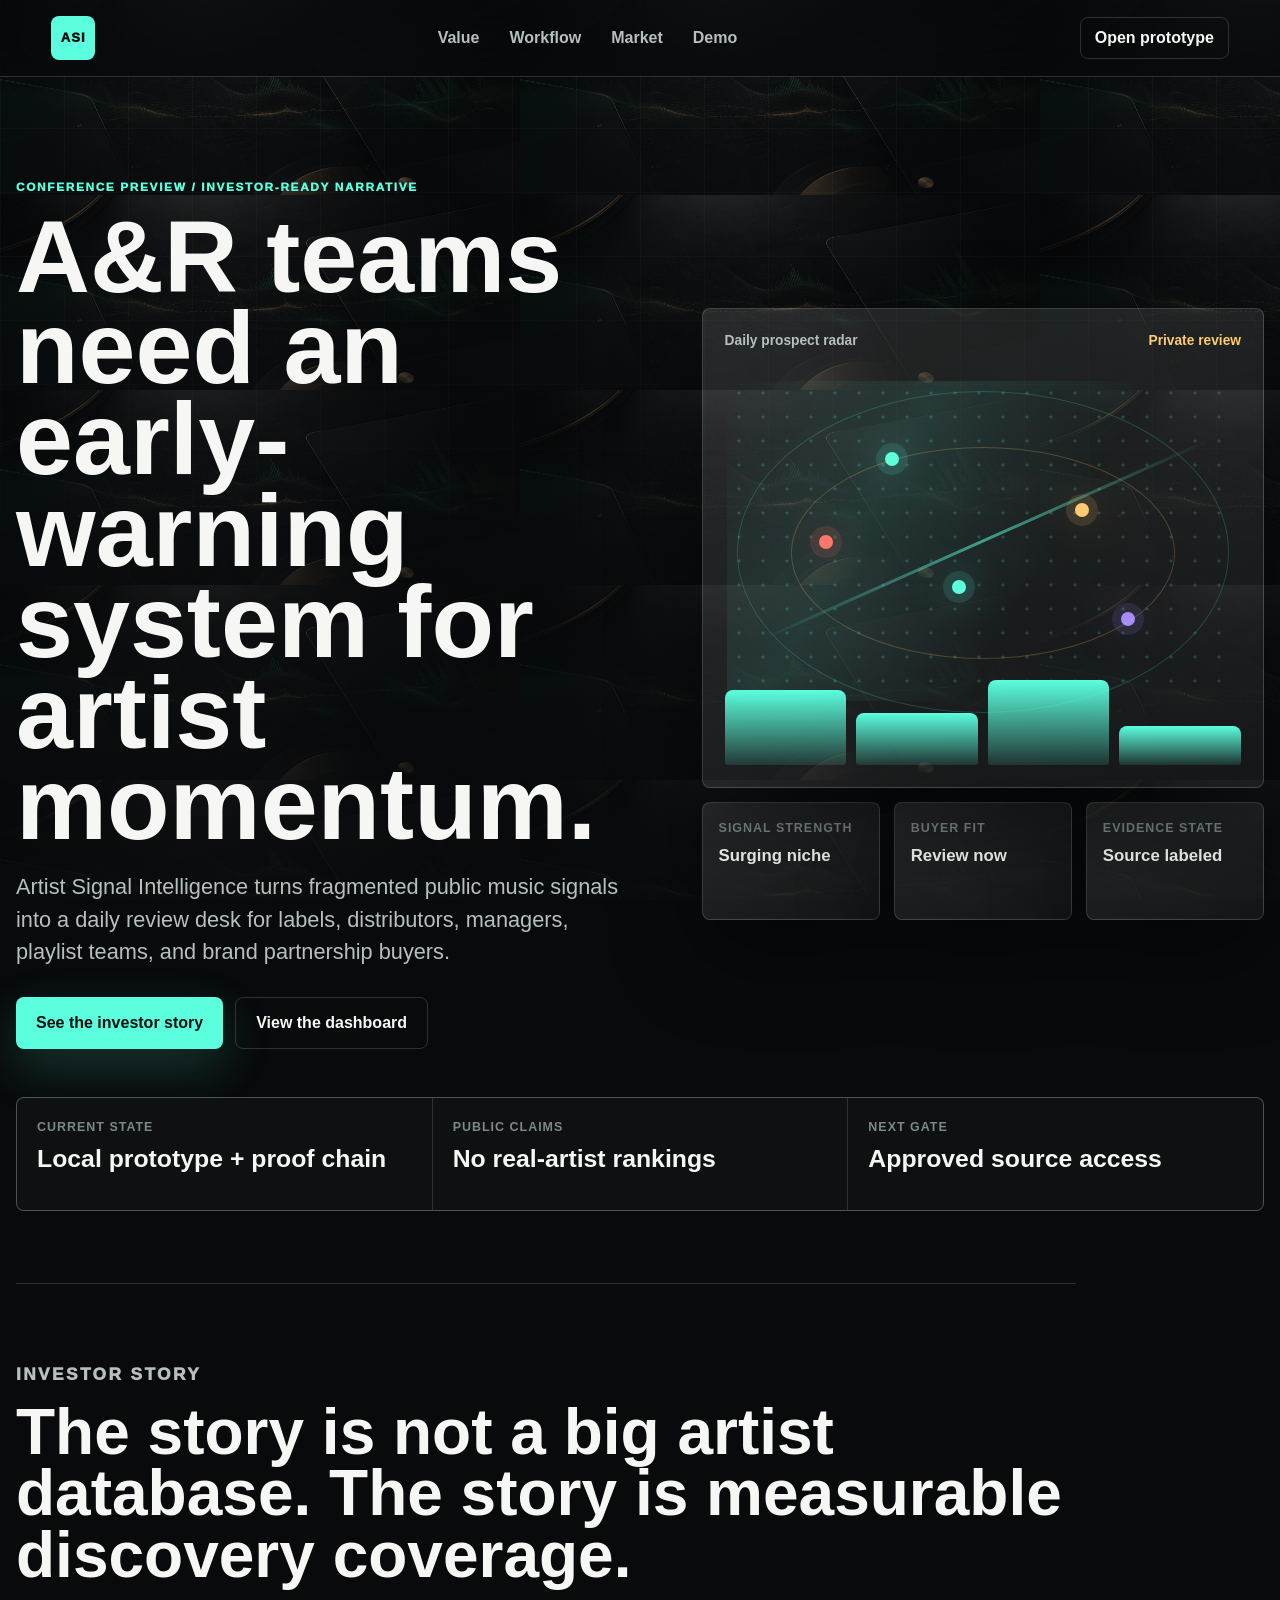
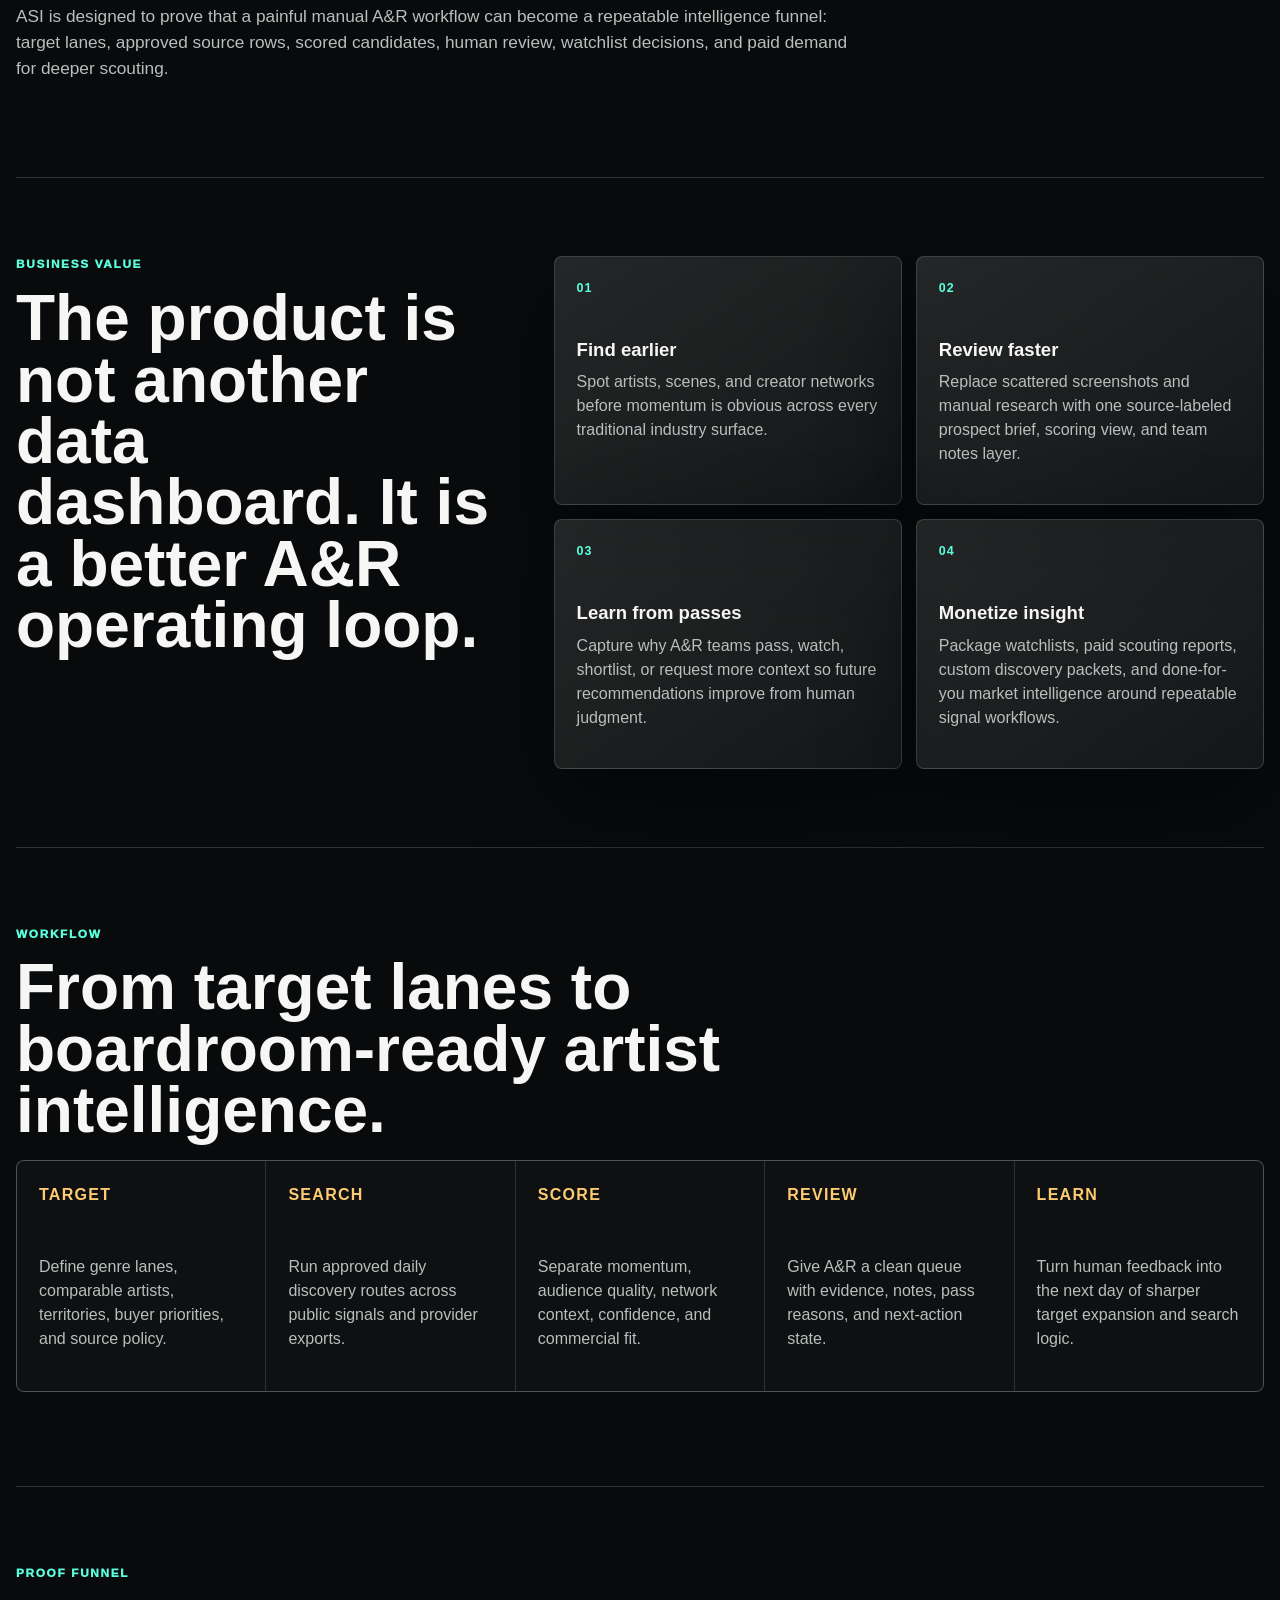
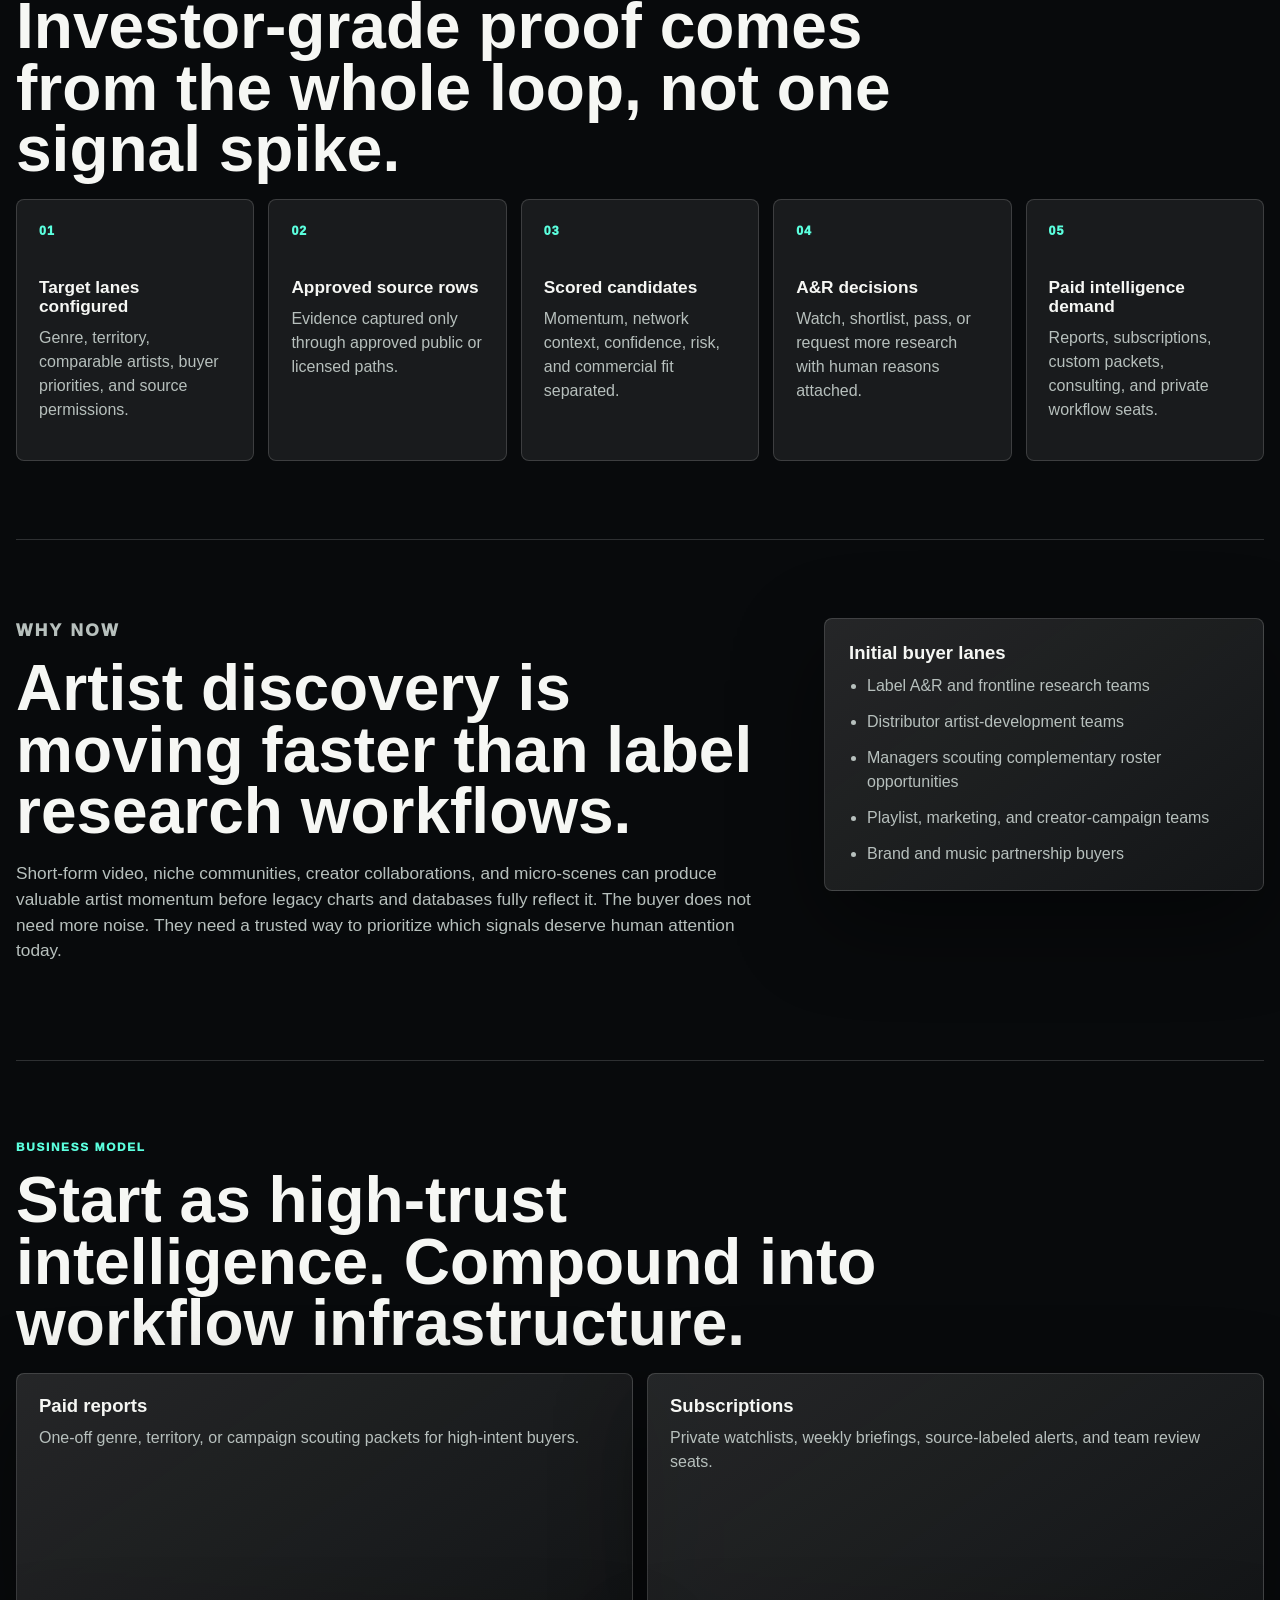
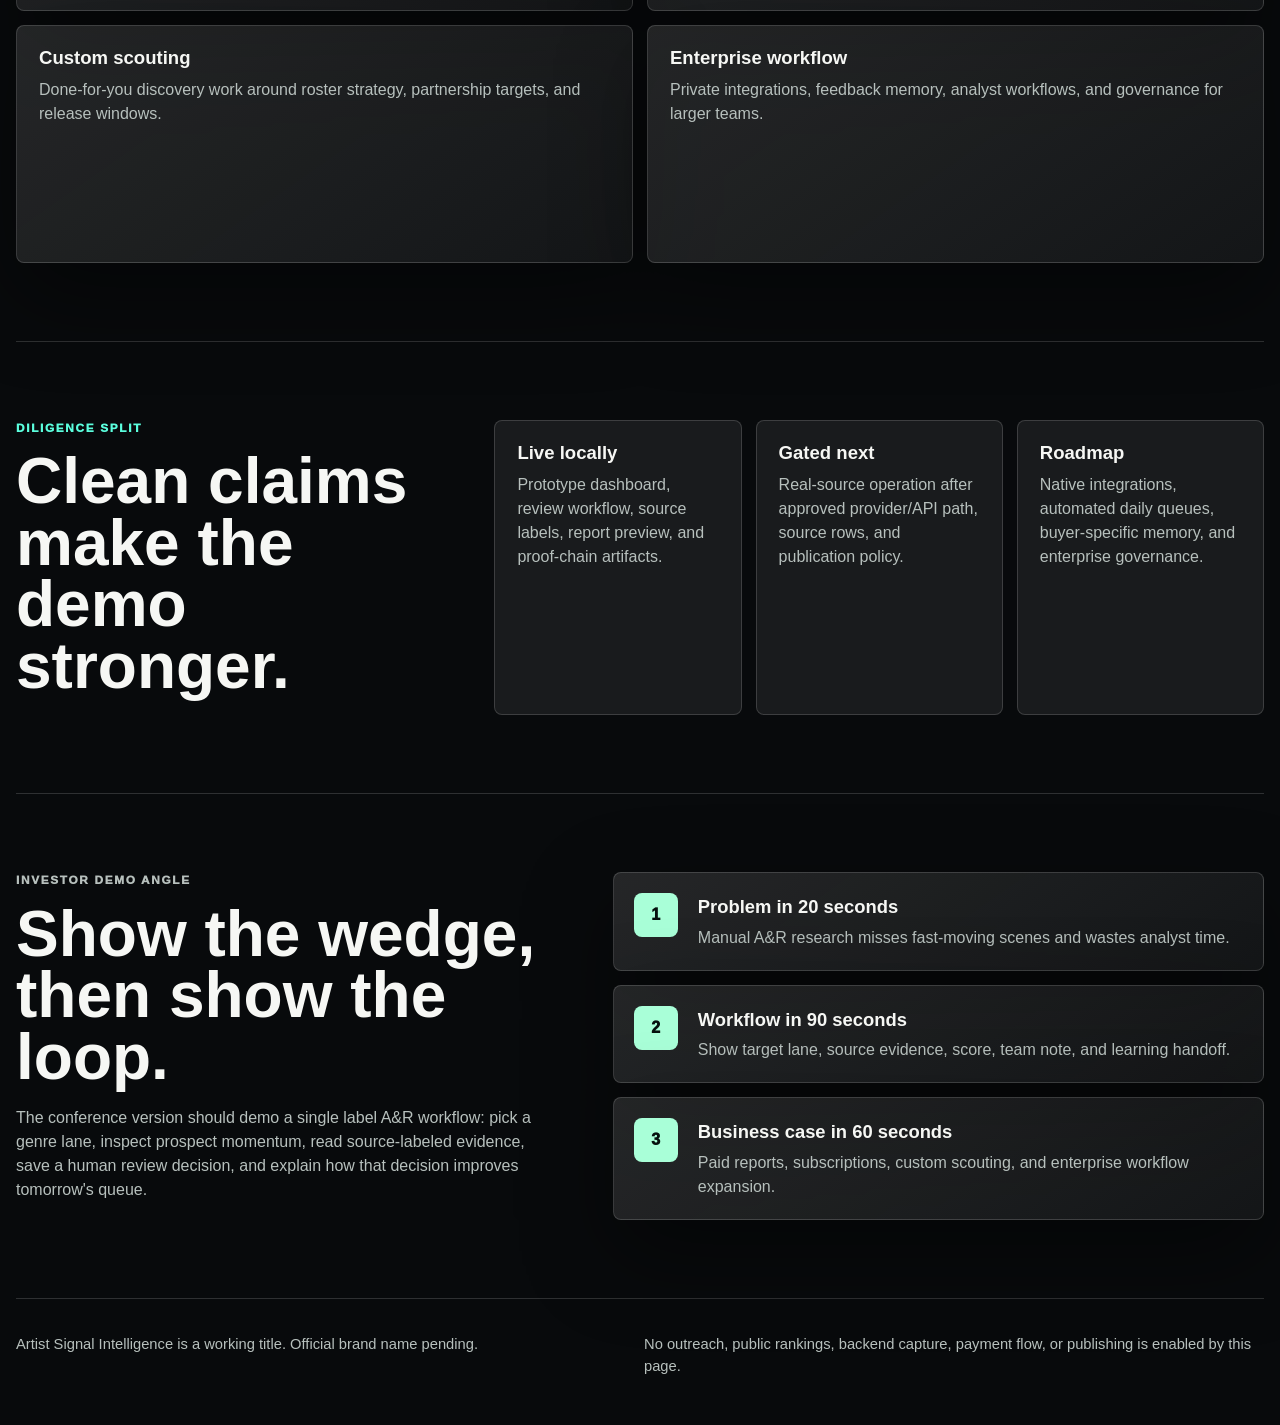
==== conference.html @ 63dbc403 "Add ASI conference investor page" ====
<!doctype html>
<html lang="en">
  <head>
    <meta charset="utf-8" />
    <meta name="viewport" content="width=device-width, initial-scale=1" />
    <meta
      name="description"
      content="Artist Signal Intelligence conference preview for music investors, labels, and A&R leaders."
    />
    <title>Artist Signal Intelligence | Conference Preview</title>
    <link rel="stylesheet" href="./conference.css?v=20260823-investor-preview" />
  </head>
  <body>
    <header class="site-header">
      <a class="brand-mark" href="./conference.html" aria-label="Artist Signal Intelligence home">
        <span>ASI</span>
      </a>
      <nav aria-label="Page sections">
        <a href="#value">Value</a>
        <a href="#workflow">Workflow</a>
        <a href="#market">Market</a>
        <a href="#demo">Demo</a>
      </nav>
      <a class="header-link" href="./index.html">Open prototype</a>
    </header>

    <main>
      <section class="hero" aria-labelledby="hero-title">
        <div class="hero-copy">
          <p class="eyebrow">Conference preview / investor-ready narrative</p>
          <h1 id="hero-title">A&R teams need an early-warning system for artist momentum.</h1>
          <p class="hero-lede">
            Artist Signal Intelligence turns fragmented public music signals into a daily review desk for
            labels, distributors, managers, playlist teams, and brand partnership buyers.
          </p>
          <div class="hero-actions" aria-label="Primary actions">
            <a class="primary-action" href="#demo">See the investor story</a>
            <a class="secondary-action" href="./index.html">View the dashboard</a>
          </div>
        </div>

        <aside class="signal-visual" aria-label="Artist signal dashboard preview">
          <div class="radar-card">
            <div class="radar-topline">
              <span>Daily prospect radar</span>
              <strong>Private review</strong>
            </div>
            <div class="signal-map" aria-hidden="true">
              <span class="node node-a"></span>
              <span class="node node-b"></span>
              <span class="node node-c"></span>
              <span class="node node-d"></span>
              <span class="node node-e"></span>
            </div>
            <div class="mini-bars" aria-hidden="true">
              <span style="--level: 78%"></span>
              <span style="--level: 54%"></span>
              <span style="--level: 89%"></span>
              <span style="--level: 41%"></span>
            </div>
          </div>
          <div class="insight-stack">
            <article>
              <span>Signal strength</span>
              <strong>Surging niche</strong>
            </article>
            <article>
              <span>Buyer fit</span>
              <strong>Review now</strong>
            </article>
            <article>
              <span>Evidence state</span>
              <strong>Source labeled</strong>
            </article>
          </div>
        </aside>
      </section>

      <section class="proof-strip" aria-label="Diligence-safe proof framing">
        <div>
          <span>Current state</span>
          <strong>Local prototype + proof chain</strong>
        </div>
        <div>
          <span>Public claims</span>
          <strong>No real-artist rankings</strong>
        </div>
        <div>
          <span>Next gate</span>
          <strong>Approved source access</strong>
        </div>
      </section>

      <section class="investor-story" aria-labelledby="story-title">
        <p class="eyebrow">Investor story</p>
        <h2 id="story-title">
          The story is not a big artist database. The story is measurable discovery coverage.
        </h2>
        <p>
          ASI is designed to prove that a painful manual A&R workflow can become a repeatable intelligence
          funnel: target lanes, approved source rows, scored candidates, human review, watchlist decisions,
          and paid demand for deeper scouting.
        </p>
      </section>

      <section class="section-grid" id="value" aria-labelledby="value-title">
        <div class="section-intro">
          <p class="eyebrow">Business value</p>
          <h2 id="value-title">The product is not another data dashboard. It is a better A&R operating loop.</h2>
        </div>
        <div class="value-cards">
          <article>
            <span class="card-index">01</span>
            <h3>Find earlier</h3>
            <p>
              Spot artists, scenes, and creator networks before momentum is obvious across every traditional
              industry surface.
            </p>
          </article>
          <article>
            <span class="card-index">02</span>
            <h3>Review faster</h3>
            <p>
              Replace scattered screenshots and manual research with one source-labeled prospect brief,
              scoring view, and team notes layer.
            </p>
          </article>
          <article>
            <span class="card-index">03</span>
            <h3>Learn from passes</h3>
            <p>
              Capture why A&R teams pass, watch, shortlist, or request more context so future recommendations
              improve from human judgment.
            </p>
          </article>
          <article>
            <span class="card-index">04</span>
            <h3>Monetize insight</h3>
            <p>
              Package watchlists, paid scouting reports, custom discovery packets, and done-for-you market
              intelligence around repeatable signal workflows.
            </p>
          </article>
        </div>
      </section>

      <section class="workflow-band" id="workflow" aria-labelledby="workflow-title">
        <div class="section-intro compact">
          <p class="eyebrow">Workflow</p>
          <h2 id="workflow-title">From target lanes to boardroom-ready artist intelligence.</h2>
        </div>
        <ol class="workflow-list">
          <li>
            <span>Target</span>
            <p>Define genre lanes, comparable artists, territories, buyer priorities, and source policy.</p>
          </li>
          <li>
            <span>Search</span>
            <p>Run approved daily discovery routes across public signals and provider exports.</p>
          </li>
          <li>
            <span>Score</span>
            <p>Separate momentum, audience quality, network context, confidence, and commercial fit.</p>
          </li>
          <li>
            <span>Review</span>
            <p>Give A&R a clean queue with evidence, notes, pass reasons, and next-action state.</p>
          </li>
          <li>
            <span>Learn</span>
            <p>Turn human feedback into the next day of sharper target expansion and search logic.</p>
          </li>
        </ol>
      </section>

      <section class="traction-section" aria-labelledby="traction-title">
        <div class="section-intro compact">
          <p class="eyebrow">Proof funnel</p>
          <h2 id="traction-title">Investor-grade proof comes from the whole loop, not one signal spike.</h2>
        </div>
        <div class="traction-grid">
          <article>
            <span>01</span>
            <strong>Target lanes configured</strong>
            <p>Genre, territory, comparable artists, buyer priorities, and source permissions.</p>
          </article>
          <article>
            <span>02</span>
            <strong>Approved source rows</strong>
            <p>Evidence captured only through approved public or licensed paths.</p>
          </article>
          <article>
            <span>03</span>
            <strong>Scored candidates</strong>
            <p>Momentum, network context, confidence, risk, and commercial fit separated.</p>
          </article>
          <article>
            <span>04</span>
            <strong>A&amp;R decisions</strong>
            <p>Watch, shortlist, pass, or request more research with human reasons attached.</p>
          </article>
          <article>
            <span>05</span>
            <strong>Paid intelligence demand</strong>
            <p>Reports, subscriptions, custom packets, consulting, and private workflow seats.</p>
          </article>
        </div>
      </section>

      <section class="split-section" id="market" aria-labelledby="market-title">
        <div>
          <p class="eyebrow">Why now</p>
          <h2 id="market-title">Artist discovery is moving faster than label research workflows.</h2>
          <p>
            Short-form video, niche communities, creator collaborations, and micro-scenes can produce valuable
            artist momentum before legacy charts and databases fully reflect it. The buyer does not need more
            noise. They need a trusted way to prioritize which signals deserve human attention today.
          </p>
        </div>
        <div class="market-panel">
          <h3>Initial buyer lanes</h3>
          <ul>
            <li>Label A&R and frontline research teams</li>
            <li>Distributor artist-development teams</li>
            <li>Managers scouting complementary roster opportunities</li>
            <li>Playlist, marketing, and creator-campaign teams</li>
            <li>Brand and music partnership buyers</li>
          </ul>
        </div>
      </section>

      <section class="model-section" aria-labelledby="model-title">
        <div class="section-intro compact">
          <p class="eyebrow">Business model</p>
          <h2 id="model-title">Start as high-trust intelligence. Compound into workflow infrastructure.</h2>
        </div>
        <div class="model-grid">
          <article>
            <h3>Paid reports</h3>
            <p>One-off genre, territory, or campaign scouting packets for high-intent buyers.</p>
          </article>
          <article>
            <h3>Subscriptions</h3>
            <p>Private watchlists, weekly briefings, source-labeled alerts, and team review seats.</p>
          </article>
          <article>
            <h3>Custom scouting</h3>
            <p>Done-for-you discovery work around roster strategy, partnership targets, and release windows.</p>
          </article>
          <article>
            <h3>Enterprise workflow</h3>
            <p>Private integrations, feedback memory, analyst workflows, and governance for larger teams.</p>
          </article>
        </div>
      </section>

      <section class="diligence-section" aria-labelledby="diligence-title">
        <div>
          <p class="eyebrow">Diligence split</p>
          <h2 id="diligence-title">Clean claims make the demo stronger.</h2>
        </div>
        <div class="diligence-grid">
          <article>
            <h3>Live locally</h3>
            <p>Prototype dashboard, review workflow, source labels, report preview, and proof-chain artifacts.</p>
          </article>
          <article>
            <h3>Gated next</h3>
            <p>Real-source operation after approved provider/API path, source rows, and publication policy.</p>
          </article>
          <article>
            <h3>Roadmap</h3>
            <p>Native integrations, automated daily queues, buyer-specific memory, and enterprise governance.</p>
          </article>
        </div>
      </section>

      <section class="demo-section" id="demo" aria-labelledby="demo-title">
        <div class="demo-copy">
          <p class="eyebrow">Investor demo angle</p>
          <h2 id="demo-title">Show the wedge, then show the loop.</h2>
          <p>
            The conference version should demo a single label A&R workflow: pick a genre lane, inspect prospect
            momentum, read source-labeled evidence, save a human review decision, and explain how that decision
            improves tomorrow's queue.
          </p>
        </div>
        <div class="demo-checklist" aria-label="Conference demo checklist">
          <div>
            <span>1</span>
            <strong>Problem in 20 seconds</strong>
            <p>Manual A&R research misses fast-moving scenes and wastes analyst time.</p>
          </div>
          <div>
            <span>2</span>
            <strong>Workflow in 90 seconds</strong>
            <p>Show target lane, source evidence, score, team note, and learning handoff.</p>
          </div>
          <div>
            <span>3</span>
            <strong>Business case in 60 seconds</strong>
            <p>Paid reports, subscriptions, custom scouting, and enterprise workflow expansion.</p>
          </div>
        </div>
      </section>
    </main>

    <footer class="site-footer">
      <p>Artist Signal Intelligence is a working title. Official brand name pending.</p>
      <p>No outreach, public rankings, backend capture, payment flow, or publishing is enabled by this page.</p>
    </footer>
  </body>
</html>
---- conference.css ----
:root {
  color-scheme: dark;
  --ink: #f6f7f4;
  --muted: #b7c0bd;
  --subtle: #7c8988;
  --bg: #080a0c;
  --panel: rgba(246, 247, 244, 0.08);
  --panel-strong: rgba(246, 247, 244, 0.14);
  --line: rgba(246, 247, 244, 0.16);
  --line-strong: rgba(246, 247, 244, 0.28);
  --aqua: #5bffde;
  --mint: #a9ffd8;
  --amber: #ffcb70;
  --coral: #ff776b;
  --violet: #a48cff;
  --shadow: 0 32px 90px rgba(0, 0, 0, 0.45);
}

* {
  box-sizing: border-box;
}

html {
  scroll-behavior: smooth;
}

body {
  min-width: 320px;
  margin: 0;
  color: var(--ink);
  background:
    linear-gradient(rgba(8, 10, 12, 0.66), rgba(8, 10, 12, 0.92)),
    url("./assets/asi-signal-texture.png"),
    radial-gradient(circle at 16% 12%, rgba(91, 255, 222, 0.20), transparent 28%),
    radial-gradient(circle at 82% 8%, rgba(255, 203, 112, 0.13), transparent 26%),
    var(--bg);
  background-attachment: fixed;
  background-size: auto, 520px auto, auto, auto, auto;
  font: 16px/1.5 Inter, "Avenir Next", "Segoe UI", Arial, sans-serif;
}

body::before {
  position: fixed;
  inset: 0;
  z-index: -1;
  pointer-events: none;
  content: "";
  background:
    linear-gradient(90deg, rgba(246, 247, 244, 0.04) 1px, transparent 1px),
    linear-gradient(rgba(246, 247, 244, 0.035) 1px, transparent 1px);
  background-size: 64px 64px;
  mask-image: linear-gradient(to bottom, #000 0%, transparent 78%);
}

a {
  color: inherit;
  text-decoration: none;
}

p,
h1,
h2,
h3 {
  margin-top: 0;
}

.site-header {
  position: sticky;
  top: 0;
  z-index: 10;
  display: grid;
  grid-template-columns: auto 1fr auto;
  gap: 24px;
  align-items: center;
  min-height: 76px;
  padding: 16px clamp(18px, 4vw, 56px);
  border-bottom: 1px solid var(--line);
  background: rgba(8, 10, 12, 0.76);
  backdrop-filter: blur(20px);
}

.brand-mark {
  display: inline-grid;
  width: 44px;
  height: 44px;
  place-items: center;
  border: 1px solid rgba(91, 255, 222, 0.38);
  border-radius: 8px;
  color: var(--bg);
  background: var(--aqua);
  font-size: 0.82rem;
  font-weight: 950;
  letter-spacing: 0.08em;
}

.site-header nav {
  display: flex;
  flex-wrap: wrap;
  gap: 6px;
  justify-content: center;
}

.site-header nav a,
.header-link,
.secondary-action,
.primary-action {
  display: inline-flex;
  align-items: center;
  justify-content: center;
  min-height: 42px;
  border-radius: 8px;
  font-weight: 850;
  white-space: nowrap;
}

.site-header nav a {
  padding: 0 12px;
  color: var(--muted);
}

.site-header nav a:hover,
.header-link:hover,
.secondary-action:hover {
  color: var(--ink);
  background: var(--panel-strong);
}

.header-link,
.secondary-action {
  padding: 0 14px;
  border: 1px solid var(--line);
  color: var(--ink);
}

main {
  width: min(1360px, calc(100% - 32px));
  margin: 0 auto;
}

.hero {
  display: grid;
  grid-template-columns: minmax(0, 1.05fr) minmax(340px, 0.95fr);
  gap: clamp(28px, 5vw, 72px);
  align-items: center;
  min-height: calc(100vh - 76px);
  padding: clamp(54px, 8vw, 110px) 0 48px;
}

.hero-copy {
  max-width: 820px;
}

.eyebrow {
  margin-bottom: 14px;
  color: var(--aqua);
  font-size: 0.74rem;
  font-weight: 950;
  letter-spacing: 0.14em;
  text-transform: uppercase;
}

h1 {
  max-width: 880px;
  margin-bottom: 22px;
  font-size: clamp(3rem, 8vw, 7.7rem);
  line-height: 0.89;
  letter-spacing: 0;
}

.hero-lede {
  max-width: 740px;
  margin-bottom: 28px;
  color: var(--muted);
  font-size: clamp(1.08rem, 1.7vw, 1.45rem);
}

.hero-actions {
  display: flex;
  flex-wrap: wrap;
  gap: 12px;
}

.primary-action {
  min-height: 52px;
  padding: 0 20px;
  color: #06100e;
  background: var(--aqua);
  box-shadow: 0 18px 50px rgba(91, 255, 222, 0.18);
}

.secondary-action {
  min-height: 52px;
  padding: 0 20px;
}

.signal-visual {
  display: grid;
  gap: 14px;
}

.radar-card,
.insight-stack article,
.value-cards article,
.market-panel,
.model-grid article,
.demo-checklist > div {
  border: 1px solid var(--line);
  border-radius: 8px;
  background: linear-gradient(145deg, rgba(246, 247, 244, 0.12), rgba(246, 247, 244, 0.05));
  box-shadow: var(--shadow);
}

.radar-card {
  position: relative;
  overflow: hidden;
  min-height: 480px;
  padding: 22px;
}

.radar-card::before,
.radar-card::after {
  position: absolute;
  inset: 82px 34px 74px;
  border: 1px solid rgba(91, 255, 222, 0.18);
  border-radius: 50%;
  content: "";
}

.radar-card::after {
  inset: 138px 88px 128px;
  border-color: rgba(255, 203, 112, 0.22);
}

.radar-topline {
  position: relative;
  z-index: 2;
  display: flex;
  justify-content: space-between;
  gap: 16px;
  color: var(--muted);
  font-size: 0.86rem;
  font-weight: 850;
}

.radar-topline strong {
  color: var(--amber);
}

.signal-map {
  position: absolute;
  inset: 72px 24px 86px;
  overflow: hidden;
  border-radius: 8px;
  background:
    linear-gradient(120deg, transparent, rgba(91, 255, 222, 0.11), transparent 62%),
    radial-gradient(circle, rgba(91, 255, 222, 0.20) 1px, transparent 2px);
  background-size: auto, 24px 24px;
}

.signal-map::before {
  position: absolute;
  top: 50%;
  left: 50%;
  width: 96%;
  height: 3px;
  transform: translate(-50%, -50%) rotate(-24deg);
  border-radius: 999px;
  background: linear-gradient(90deg, transparent, var(--aqua), transparent);
  content: "";
  opacity: 0.55;
}

.node {
  position: absolute;
  width: 14px;
  height: 14px;
  border-radius: 50%;
  background: var(--aqua);
  box-shadow: 0 0 0 9px rgba(91, 255, 222, 0.12), 0 0 42px rgba(91, 255, 222, 0.8);
}

.node-a {
  top: 22%;
  left: 31%;
}

.node-b {
  top: 38%;
  left: 68%;
  background: var(--amber);
  box-shadow: 0 0 0 9px rgba(255, 203, 112, 0.12), 0 0 42px rgba(255, 203, 112, 0.72);
}

.node-c {
  top: 62%;
  left: 44%;
}

.node-d {
  top: 72%;
  left: 77%;
  background: var(--violet);
  box-shadow: 0 0 0 9px rgba(164, 140, 255, 0.12), 0 0 42px rgba(164, 140, 255, 0.62);
}

.node-e {
  top: 48%;
  left: 18%;
  background: var(--coral);
  box-shadow: 0 0 0 9px rgba(255, 119, 107, 0.12), 0 0 42px rgba(255, 119, 107, 0.62);
}

.mini-bars {
  position: absolute;
  right: 22px;
  bottom: 22px;
  left: 22px;
  display: grid;
  grid-template-columns: repeat(4, 1fr);
  gap: 10px;
  align-items: end;
  height: 96px;
}

.mini-bars span {
  display: block;
  height: var(--level);
  border-radius: 8px 8px 3px 3px;
  background: linear-gradient(var(--aqua), rgba(91, 255, 222, 0.12));
}

.insight-stack {
  display: grid;
  grid-template-columns: repeat(3, 1fr);
  gap: 14px;
}

.insight-stack article {
  min-height: 118px;
  padding: 16px;
}

.insight-stack span,
.proof-strip span,
.card-index,
.workflow-list span {
  display: block;
  color: var(--subtle);
  font-size: 0.78rem;
  font-weight: 900;
  letter-spacing: 0.08em;
  text-transform: uppercase;
}

.insight-stack strong {
  display: block;
  margin-top: 9px;
  font-size: 1.05rem;
  line-height: 1.1;
}

.proof-strip {
  display: grid;
  grid-template-columns: repeat(3, 1fr);
  gap: 1px;
  overflow: hidden;
  margin-bottom: 72px;
  border: 1px solid var(--line);
  border-radius: 8px;
  background: var(--line);
}

.proof-strip div {
  min-height: 112px;
  padding: 20px;
  background: rgba(8, 10, 12, 0.82);
}

.proof-strip strong {
  display: block;
  margin-top: 8px;
  font-size: clamp(1.15rem, 2vw, 1.55rem);
  line-height: 1.1;
}

.investor-story,
.section-grid,
.workflow-band,
.traction-section,
.split-section,
.model-section,
.diligence-section,
.demo-section {
  padding: 78px 0;
  border-top: 1px solid var(--line);
}

.investor-story {
  max-width: 1060px;
}

.investor-story p {
  max-width: 840px;
  color: var(--muted);
  font-size: 1.08rem;
}

.section-grid {
  display: grid;
  grid-template-columns: minmax(260px, 0.8fr) minmax(0, 1.2fr);
  gap: clamp(28px, 5vw, 64px);
}

.section-intro {
  max-width: 680px;
}

.section-intro.compact {
  max-width: 920px;
}

h2 {
  margin-bottom: 18px;
  font-size: clamp(2rem, 5vw, 4.4rem);
  line-height: 0.96;
  letter-spacing: 0;
}

h3 {
  margin-bottom: 10px;
  font-size: 1.16rem;
  line-height: 1.1;
}

.value-cards,
.model-grid,
.traction-grid,
.diligence-grid,
.demo-checklist {
  display: grid;
  grid-template-columns: repeat(2, 1fr);
  gap: 14px;
}

.value-cards article,
.model-grid article,
.traction-grid article,
.diligence-grid article {
  min-height: 238px;
  padding: 22px;
}

.value-cards p,
.traction-grid p,
.diligence-grid p,
.market-panel li,
.model-grid p,
.demo-checklist p,
.split-section p,
.demo-copy p,
.site-footer p {
  color: var(--muted);
}

.traction-grid {
  grid-template-columns: repeat(5, 1fr);
}

.traction-grid article,
.diligence-grid article {
  border: 1px solid var(--line);
  border-radius: 8px;
  background: rgba(246, 247, 244, 0.07);
}

.traction-grid span {
  display: block;
  margin-bottom: 38px;
  color: var(--aqua);
  font-size: 0.78rem;
  font-weight: 950;
  letter-spacing: 0.08em;
}

.traction-grid strong {
  display: block;
  margin-bottom: 10px;
  font-size: 1.08rem;
  line-height: 1.1;
}

.diligence-section {
  display: grid;
  grid-template-columns: minmax(260px, 0.7fr) minmax(0, 1.3fr);
  gap: clamp(26px, 5vw, 72px);
}

.diligence-grid {
  grid-template-columns: repeat(3, 1fr);
}

.card-index {
  margin-bottom: 42px;
  color: var(--aqua);
}

.workflow-list {
  display: grid;
  grid-template-columns: repeat(5, 1fr);
  gap: 1px;
  padding: 0;
  overflow: hidden;
  border: 1px solid var(--line);
  border-radius: 8px;
  background: var(--line);
  list-style: none;
}

.workflow-list li {
  min-height: 230px;
  padding: 22px;
  background: rgba(8, 10, 12, 0.82);
}

.workflow-list span {
  margin-bottom: 48px;
  color: var(--amber);
  font-size: 1rem;
}

.workflow-list p {
  margin-bottom: 0;
  color: var(--muted);
}

.split-section {
  display: grid;
  grid-template-columns: minmax(0, 1fr) minmax(320px, 440px);
  gap: clamp(26px, 5vw, 72px);
  align-items: start;
}

.split-section > div:first-child p {
  max-width: 760px;
  font-size: 1.08rem;
}

.market-panel {
  padding: 24px;
}

.market-panel ul {
  display: grid;
  gap: 12px;
  padding-left: 18px;
  margin: 0;
}

.demo-section {
  display: grid;
  grid-template-columns: minmax(0, 0.9fr) minmax(360px, 1.1fr);
  gap: clamp(26px, 5vw, 72px);
  align-items: start;
}

.demo-checklist {
  grid-template-columns: 1fr;
}

.demo-checklist > div {
  display: grid;
  grid-template-columns: 48px 1fr;
  column-gap: 16px;
  padding: 20px;
}

.demo-checklist span {
  display: inline-grid;
  grid-row: span 2;
  width: 44px;
  height: 44px;
  place-items: center;
  border-radius: 8px;
  color: #06100e;
  background: var(--mint);
  font-weight: 950;
}

.demo-checklist strong {
  display: block;
  margin-bottom: 5px;
  font-size: 1.15rem;
}

.demo-checklist p {
  grid-column: 2;
  margin-bottom: 0;
}

.site-footer {
  display: flex;
  flex-wrap: wrap;
  justify-content: space-between;
  gap: 14px;
  width: min(1360px, calc(100% - 32px));
  margin: 0 auto;
  padding: 34px 0 48px;
  border-top: 1px solid var(--line);
}

.site-footer p {
  max-width: 620px;
  margin-bottom: 0;
  font-size: 0.92rem;
}

@media (max-width: 980px) {
  .site-header {
    grid-template-columns: auto 1fr;
  }

  .site-header nav {
    order: 3;
    grid-column: 1 / -1;
    justify-content: flex-start;
  }

  .hero,
  .section-grid,
  .split-section,
  .diligence-section,
  .demo-section {
    grid-template-columns: 1fr;
  }

  .hero {
    min-height: auto;
  }

  .workflow-list {
    grid-template-columns: 1fr;
  }

  .traction-grid,
  .diligence-grid {
    grid-template-columns: 1fr;
  }

  .workflow-list li {
    min-height: 150px;
  }

  .workflow-list span {
    margin-bottom: 24px;
  }
}

@media (max-width: 720px) {
  body {
    background-size: auto, 360px auto, auto, auto, auto;
  }

  .site-header {
    gap: 12px;
    padding: 12px 16px;
  }

  .header-link {
    min-height: 38px;
    padding: 0 10px;
    font-size: 0.88rem;
  }

  .site-header nav {
    overflow-x: auto;
    flex-wrap: nowrap;
    padding-bottom: 2px;
  }

  .hero {
    padding-top: 42px;
  }

  h1 {
    font-size: clamp(2.55rem, 16vw, 4.1rem);
  }

  .hero-actions,
  .primary-action,
  .secondary-action {
    width: 100%;
  }

  .signal-visual {
    min-width: 0;
  }

  .radar-card {
    min-height: 380px;
  }

  .insight-stack,
  .proof-strip,
  .value-cards,
  .model-grid {
    grid-template-columns: 1fr;
  }

  .section-grid,
  .workflow-band,
  .investor-story,
  .traction-section,
  .split-section,
  .model-section,
  .diligence-section,
  .demo-section {
    padding: 54px 0;
  }

  .value-cards article,
  .model-grid article,
  .traction-grid article,
  .diligence-grid article {
    min-height: 190px;
  }

  .demo-checklist > div {
    grid-template-columns: 42px 1fr;
  }

  .demo-checklist span {
    width: 38px;
    height: 38px;
  }
}
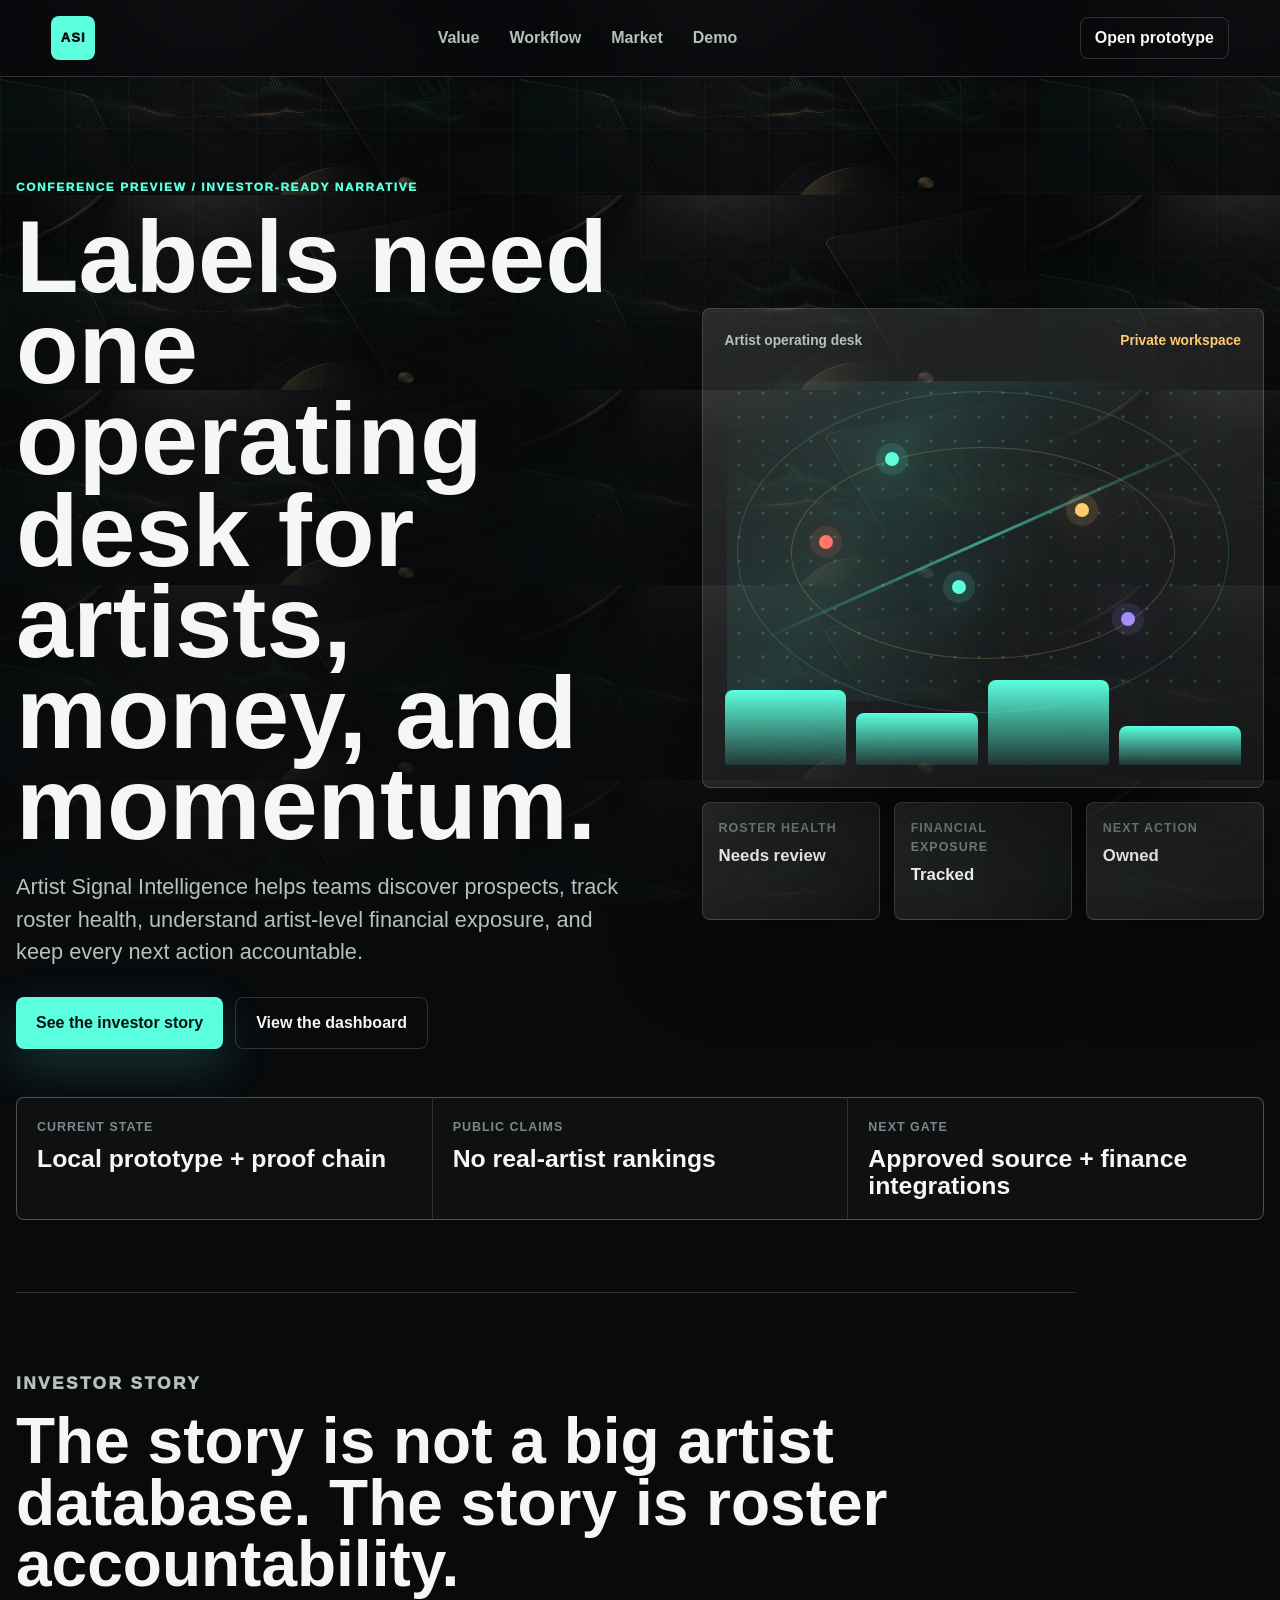
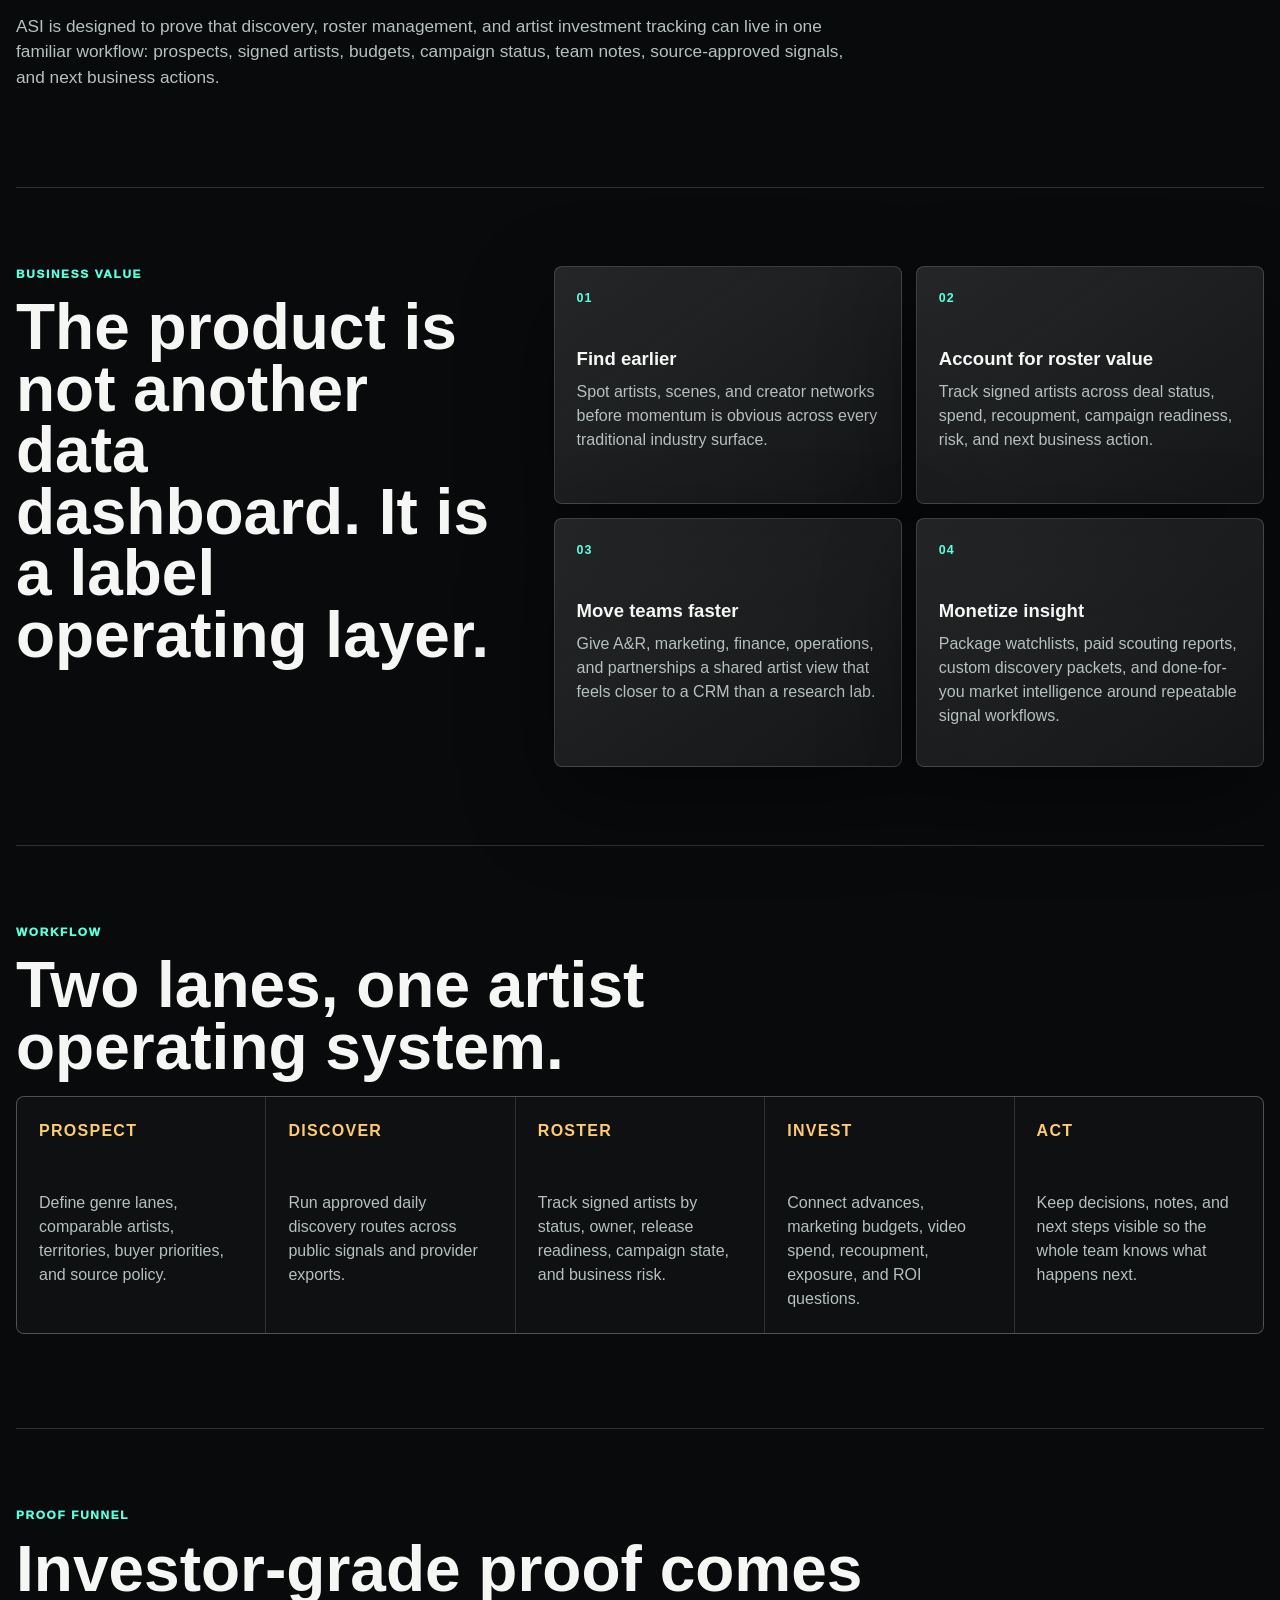
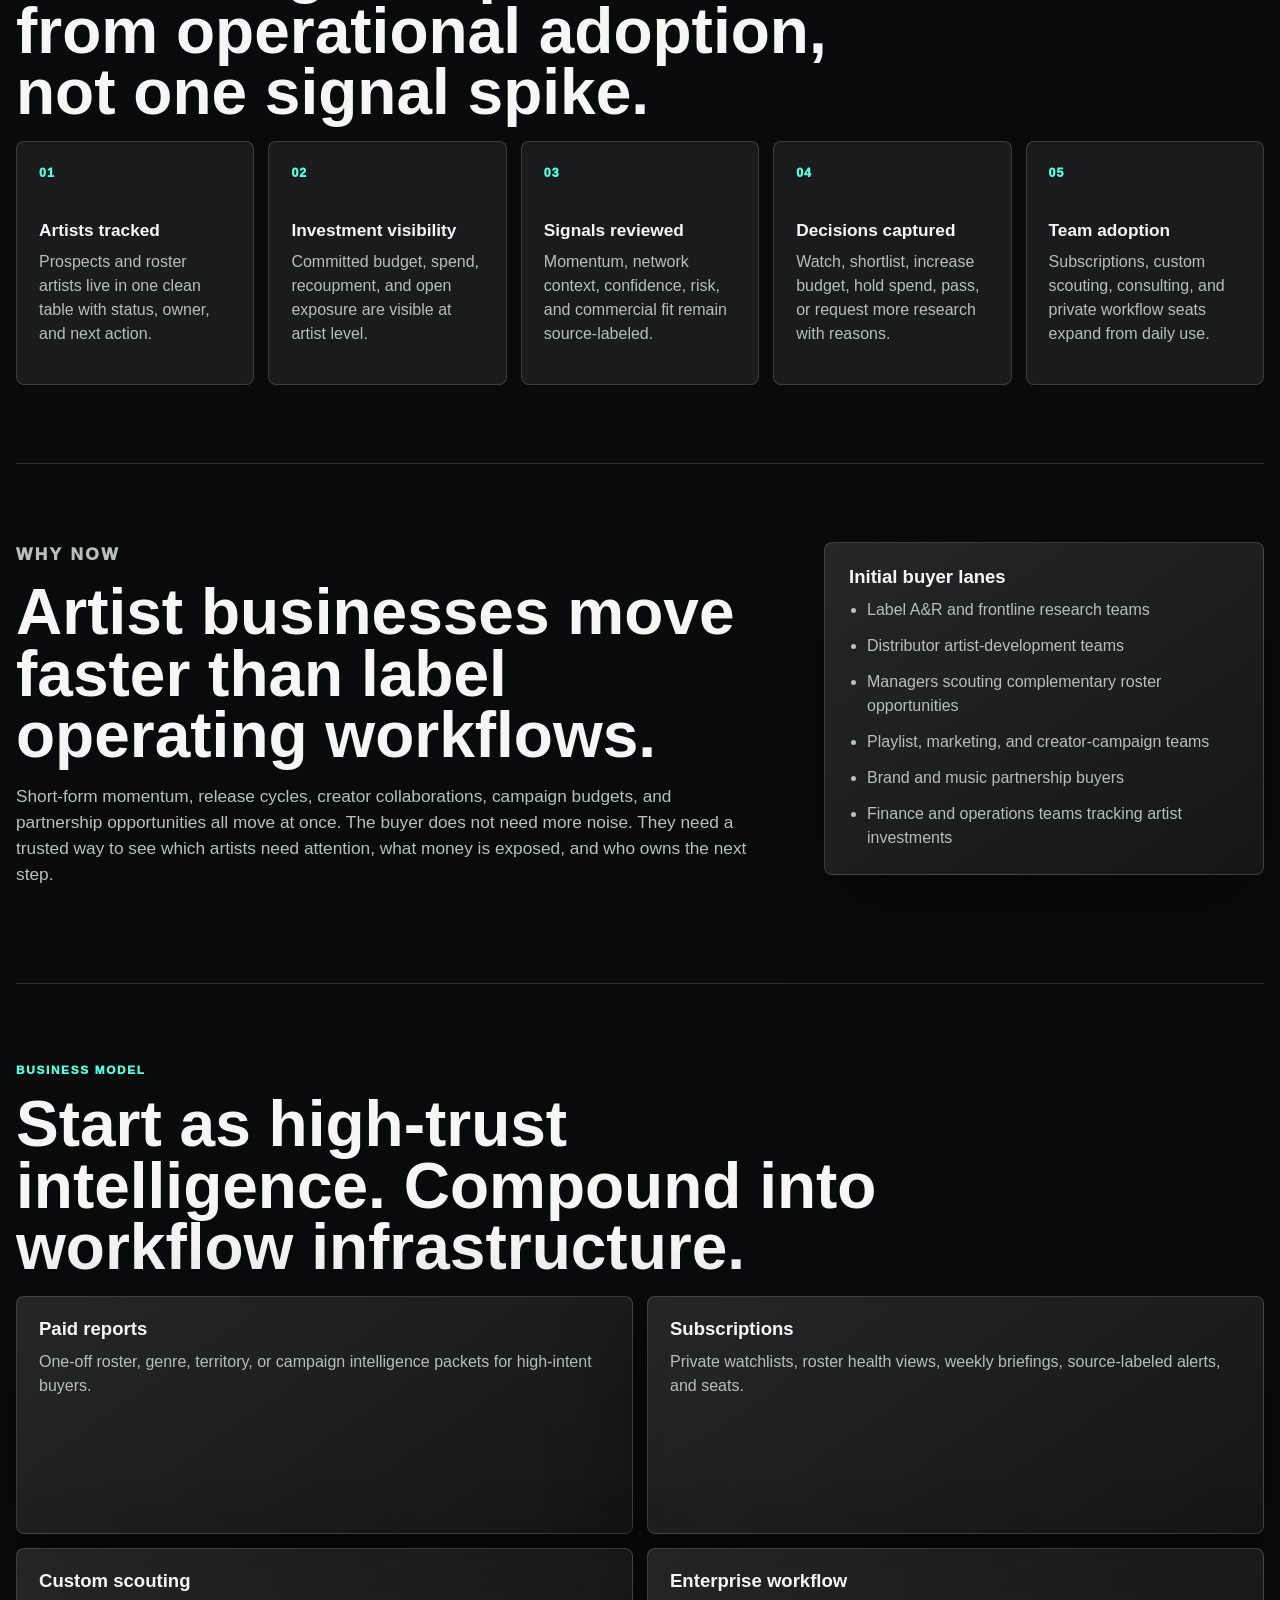
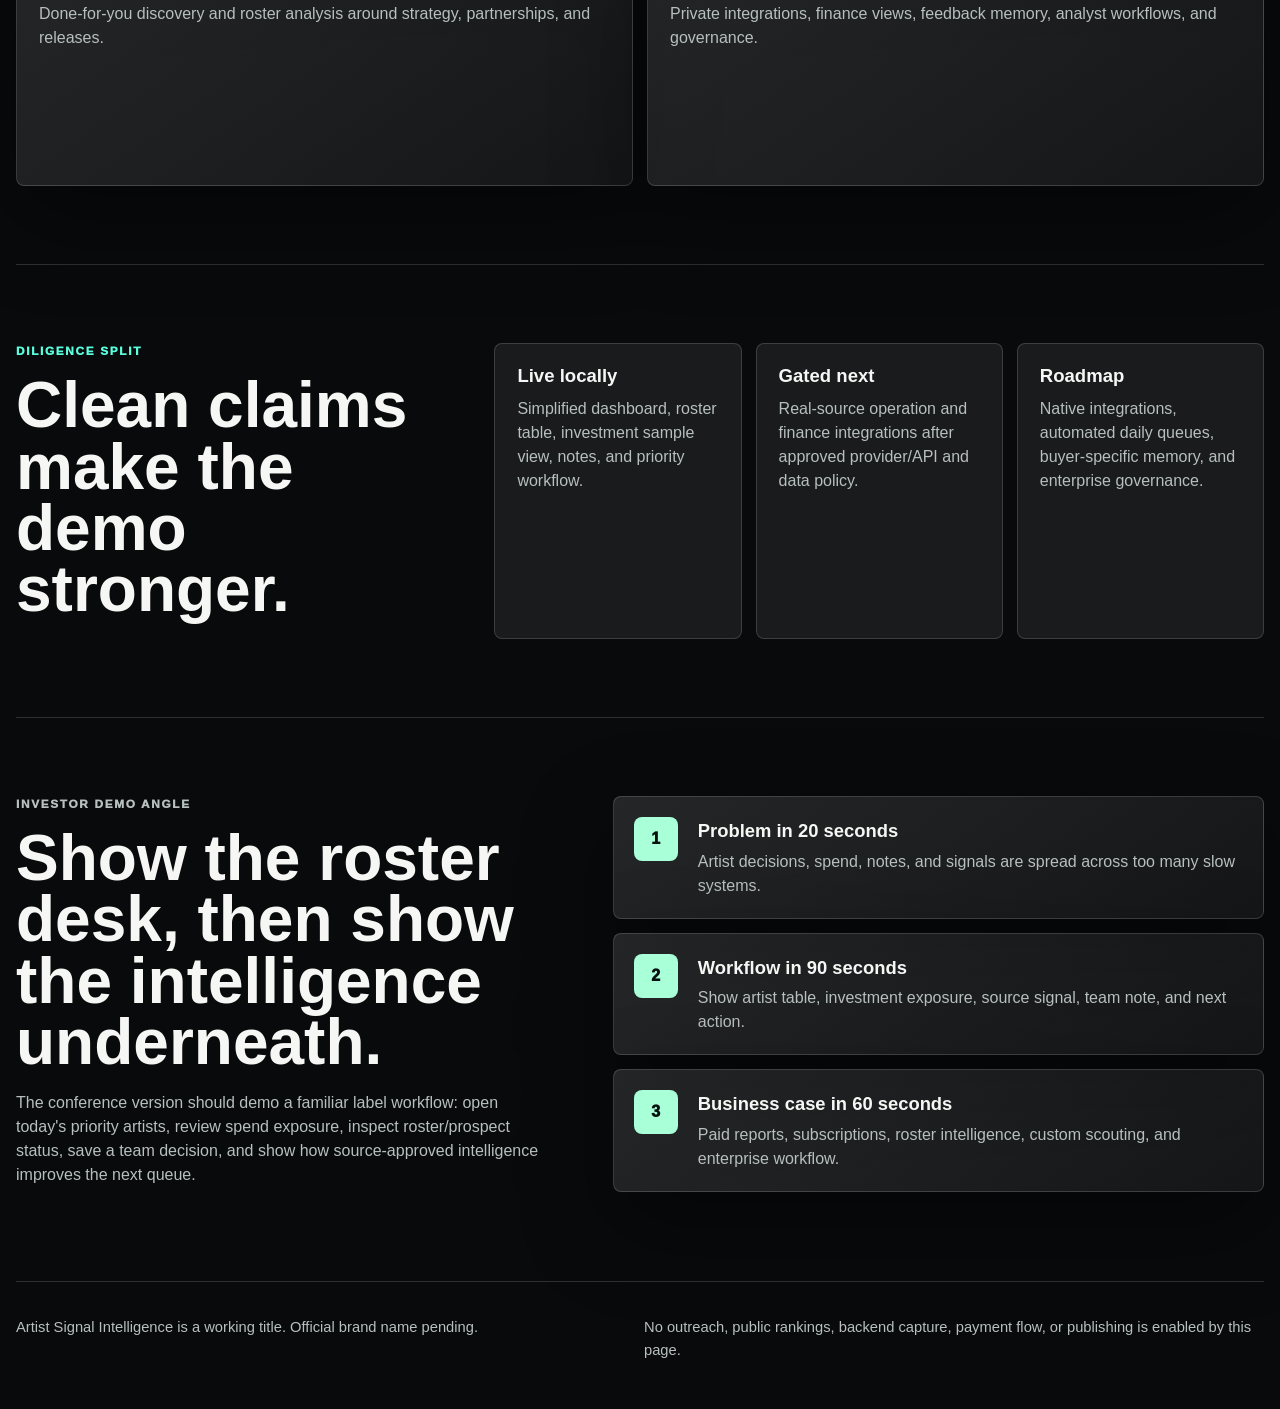
==== commit ab1fdebe: "Simplify ASI into artist operating desk" ====
--- a/conference.html
+++ b/conference.html
@@ -5,7 +5,7 @@
     <meta name="viewport" content="width=device-width, initial-scale=1" />
     <meta
       name="description"
-      content="Artist Signal Intelligence conference preview for music investors, labels, and A&R leaders."
+      content="Artist roster, prospect, and investment intelligence for music investors, labels, and A&R leaders."
     />
     <title>Artist Signal Intelligence | Conference Preview</title>
     <link rel="stylesheet" href="./conference.css?v=20260823-investor-preview" />
@@ -28,10 +28,10 @@
       <section class="hero" aria-labelledby="hero-title">
         <div class="hero-copy">
           <p class="eyebrow">Conference preview / investor-ready narrative</p>
-          <h1 id="hero-title">A&R teams need an early-warning system for artist momentum.</h1>
+          <h1 id="hero-title">Labels need one operating desk for artists, money, and momentum.</h1>
           <p class="hero-lede">
-            Artist Signal Intelligence turns fragmented public music signals into a daily review desk for
-            labels, distributors, managers, playlist teams, and brand partnership buyers.
+            Artist Signal Intelligence helps teams discover prospects, track roster health, understand
+            artist-level financial exposure, and keep every next action accountable.
           </p>
           <div class="hero-actions" aria-label="Primary actions">
             <a class="primary-action" href="#demo">See the investor story</a>
@@ -42,8 +42,8 @@
         <aside class="signal-visual" aria-label="Artist signal dashboard preview">
           <div class="radar-card">
             <div class="radar-topline">
-              <span>Daily prospect radar</span>
-              <strong>Private review</strong>
+              <span>Artist operating desk</span>
+              <strong>Private workspace</strong>
             </div>
             <div class="signal-map" aria-hidden="true">
               <span class="node node-a"></span>
@@ -61,16 +61,16 @@
           </div>
           <div class="insight-stack">
             <article>
-              <span>Signal strength</span>
-              <strong>Surging niche</strong>
+              <span>Roster health</span>
+              <strong>Needs review</strong>
             </article>
             <article>
-              <span>Buyer fit</span>
-              <strong>Review now</strong>
+              <span>Financial exposure</span>
+              <strong>Tracked</strong>
             </article>
             <article>
-              <span>Evidence state</span>
-              <strong>Source labeled</strong>
+              <span>Next action</span>
+              <strong>Owned</strong>
             </article>
           </div>
         </aside>
@@ -87,26 +87,26 @@
         </div>
         <div>
           <span>Next gate</span>
-          <strong>Approved source access</strong>
+          <strong>Approved source + finance integrations</strong>
         </div>
       </section>
 
       <section class="investor-story" aria-labelledby="story-title">
         <p class="eyebrow">Investor story</p>
         <h2 id="story-title">
-          The story is not a big artist database. The story is measurable discovery coverage.
+          The story is not a big artist database. The story is roster accountability.
         </h2>
         <p>
-          ASI is designed to prove that a painful manual A&R workflow can become a repeatable intelligence
-          funnel: target lanes, approved source rows, scored candidates, human review, watchlist decisions,
-          and paid demand for deeper scouting.
+          ASI is designed to prove that discovery, roster management, and artist investment tracking can
+          live in one familiar workflow: prospects, signed artists, budgets, campaign status, team notes,
+          source-approved signals, and next business actions.
         </p>
       </section>
 
       <section class="section-grid" id="value" aria-labelledby="value-title">
         <div class="section-intro">
           <p class="eyebrow">Business value</p>
-          <h2 id="value-title">The product is not another data dashboard. It is a better A&R operating loop.</h2>
+          <h2 id="value-title">The product is not another data dashboard. It is a label operating layer.</h2>
         </div>
         <div class="value-cards">
           <article>
@@ -119,18 +119,18 @@
           </article>
           <article>
             <span class="card-index">02</span>
-            <h3>Review faster</h3>
+            <h3>Account for roster value</h3>
             <p>
-              Replace scattered screenshots and manual research with one source-labeled prospect brief,
-              scoring view, and team notes layer.
+              Track signed artists across deal status, spend, recoupment, campaign readiness, risk, and
+              next business action.
             </p>
           </article>
           <article>
             <span class="card-index">03</span>
-            <h3>Learn from passes</h3>
+            <h3>Move teams faster</h3>
             <p>
-              Capture why A&R teams pass, watch, shortlist, or request more context so future recommendations
-              improve from human judgment.
+              Give A&R, marketing, finance, operations, and partnerships a shared artist view that feels
+              closer to a CRM than a research lab.
             </p>
           </article>
           <article>
@@ -147,28 +147,28 @@
       <section class="workflow-band" id="workflow" aria-labelledby="workflow-title">
         <div class="section-intro compact">
           <p class="eyebrow">Workflow</p>
-          <h2 id="workflow-title">From target lanes to boardroom-ready artist intelligence.</h2>
+          <h2 id="workflow-title">Two lanes, one artist operating system.</h2>
         </div>
         <ol class="workflow-list">
           <li>
-            <span>Target</span>
+            <span>Prospect</span>
             <p>Define genre lanes, comparable artists, territories, buyer priorities, and source policy.</p>
           </li>
           <li>
-            <span>Search</span>
+            <span>Discover</span>
             <p>Run approved daily discovery routes across public signals and provider exports.</p>
           </li>
           <li>
-            <span>Score</span>
-            <p>Separate momentum, audience quality, network context, confidence, and commercial fit.</p>
-          </li>
-          <li>
-            <span>Review</span>
-            <p>Give A&R a clean queue with evidence, notes, pass reasons, and next-action state.</p>
-          </li>
-          <li>
-            <span>Learn</span>
-            <p>Turn human feedback into the next day of sharper target expansion and search logic.</p>
+            <span>Roster</span>
+            <p>Track signed artists by status, owner, release readiness, campaign state, and business risk.</p>
+          </li>
+          <li>
+            <span>Invest</span>
+            <p>Connect advances, marketing budgets, video spend, recoupment, exposure, and ROI questions.</p>
+          </li>
+          <li>
+            <span>Act</span>
+            <p>Keep decisions, notes, and next steps visible so the whole team knows what happens next.</p>
           </li>
         </ol>
       </section>
@@ -176,33 +176,33 @@
       <section class="traction-section" aria-labelledby="traction-title">
         <div class="section-intro compact">
           <p class="eyebrow">Proof funnel</p>
-          <h2 id="traction-title">Investor-grade proof comes from the whole loop, not one signal spike.</h2>
+          <h2 id="traction-title">Investor-grade proof comes from operational adoption, not one signal spike.</h2>
         </div>
         <div class="traction-grid">
           <article>
             <span>01</span>
-            <strong>Target lanes configured</strong>
-            <p>Genre, territory, comparable artists, buyer priorities, and source permissions.</p>
+            <strong>Artists tracked</strong>
+            <p>Prospects and roster artists live in one clean table with status, owner, and next action.</p>
           </article>
           <article>
             <span>02</span>
-            <strong>Approved source rows</strong>
-            <p>Evidence captured only through approved public or licensed paths.</p>
+            <strong>Investment visibility</strong>
+            <p>Committed budget, spend, recoupment, and open exposure are visible at artist level.</p>
           </article>
           <article>
             <span>03</span>
-            <strong>Scored candidates</strong>
-            <p>Momentum, network context, confidence, risk, and commercial fit separated.</p>
+            <strong>Signals reviewed</strong>
+            <p>Momentum, network context, confidence, risk, and commercial fit remain source-labeled.</p>
           </article>
           <article>
             <span>04</span>
-            <strong>A&amp;R decisions</strong>
-            <p>Watch, shortlist, pass, or request more research with human reasons attached.</p>
+            <strong>Decisions captured</strong>
+            <p>Watch, shortlist, increase budget, hold spend, pass, or request more research with reasons.</p>
           </article>
           <article>
             <span>05</span>
-            <strong>Paid intelligence demand</strong>
-            <p>Reports, subscriptions, custom packets, consulting, and private workflow seats.</p>
+            <strong>Team adoption</strong>
+            <p>Subscriptions, custom scouting, consulting, and private workflow seats expand from daily use.</p>
           </article>
         </div>
       </section>
@@ -210,11 +210,11 @@
       <section class="split-section" id="market" aria-labelledby="market-title">
         <div>
           <p class="eyebrow">Why now</p>
-          <h2 id="market-title">Artist discovery is moving faster than label research workflows.</h2>
+          <h2 id="market-title">Artist businesses move faster than label operating workflows.</h2>
           <p>
-            Short-form video, niche communities, creator collaborations, and micro-scenes can produce valuable
-            artist momentum before legacy charts and databases fully reflect it. The buyer does not need more
-            noise. They need a trusted way to prioritize which signals deserve human attention today.
+            Short-form momentum, release cycles, creator collaborations, campaign budgets, and partnership
+            opportunities all move at once. The buyer does not need more noise. They need a trusted way to
+            see which artists need attention, what money is exposed, and who owns the next step.
           </p>
         </div>
         <div class="market-panel">
@@ -225,6 +225,7 @@
             <li>Managers scouting complementary roster opportunities</li>
             <li>Playlist, marketing, and creator-campaign teams</li>
             <li>Brand and music partnership buyers</li>
+            <li>Finance and operations teams tracking artist investments</li>
           </ul>
         </div>
       </section>
@@ -237,19 +238,19 @@
         <div class="model-grid">
           <article>
             <h3>Paid reports</h3>
-            <p>One-off genre, territory, or campaign scouting packets for high-intent buyers.</p>
+            <p>One-off roster, genre, territory, or campaign intelligence packets for high-intent buyers.</p>
           </article>
           <article>
             <h3>Subscriptions</h3>
-            <p>Private watchlists, weekly briefings, source-labeled alerts, and team review seats.</p>
+            <p>Private watchlists, roster health views, weekly briefings, source-labeled alerts, and seats.</p>
           </article>
           <article>
             <h3>Custom scouting</h3>
-            <p>Done-for-you discovery work around roster strategy, partnership targets, and release windows.</p>
+            <p>Done-for-you discovery and roster analysis around strategy, partnerships, and releases.</p>
           </article>
           <article>
             <h3>Enterprise workflow</h3>
-            <p>Private integrations, feedback memory, analyst workflows, and governance for larger teams.</p>
+            <p>Private integrations, finance views, feedback memory, analyst workflows, and governance.</p>
           </article>
         </div>
       </section>
@@ -262,11 +263,11 @@
         <div class="diligence-grid">
           <article>
             <h3>Live locally</h3>
-            <p>Prototype dashboard, review workflow, source labels, report preview, and proof-chain artifacts.</p>
+            <p>Simplified dashboard, roster table, investment sample view, notes, and priority workflow.</p>
           </article>
           <article>
             <h3>Gated next</h3>
-            <p>Real-source operation after approved provider/API path, source rows, and publication policy.</p>
+            <p>Real-source operation and finance integrations after approved provider/API and data policy.</p>
           </article>
           <article>
             <h3>Roadmap</h3>
@@ -278,28 +279,28 @@
       <section class="demo-section" id="demo" aria-labelledby="demo-title">
         <div class="demo-copy">
           <p class="eyebrow">Investor demo angle</p>
-          <h2 id="demo-title">Show the wedge, then show the loop.</h2>
+          <h2 id="demo-title">Show the roster desk, then show the intelligence underneath.</h2>
           <p>
-            The conference version should demo a single label A&R workflow: pick a genre lane, inspect prospect
-            momentum, read source-labeled evidence, save a human review decision, and explain how that decision
-            improves tomorrow's queue.
+            The conference version should demo a familiar label workflow: open today's priority artists, review
+            spend exposure, inspect roster/prospect status, save a team decision, and show how source-approved
+            intelligence improves the next queue.
           </p>
         </div>
         <div class="demo-checklist" aria-label="Conference demo checklist">
           <div>
             <span>1</span>
             <strong>Problem in 20 seconds</strong>
-            <p>Manual A&R research misses fast-moving scenes and wastes analyst time.</p>
+            <p>Artist decisions, spend, notes, and signals are spread across too many slow systems.</p>
           </div>
           <div>
             <span>2</span>
             <strong>Workflow in 90 seconds</strong>
-            <p>Show target lane, source evidence, score, team note, and learning handoff.</p>
+            <p>Show artist table, investment exposure, source signal, team note, and next action.</p>
           </div>
           <div>
             <span>3</span>
             <strong>Business case in 60 seconds</strong>
-            <p>Paid reports, subscriptions, custom scouting, and enterprise workflow expansion.</p>
+            <p>Paid reports, subscriptions, roster intelligence, custom scouting, and enterprise workflow.</p>
           </div>
         </div>
       </section>
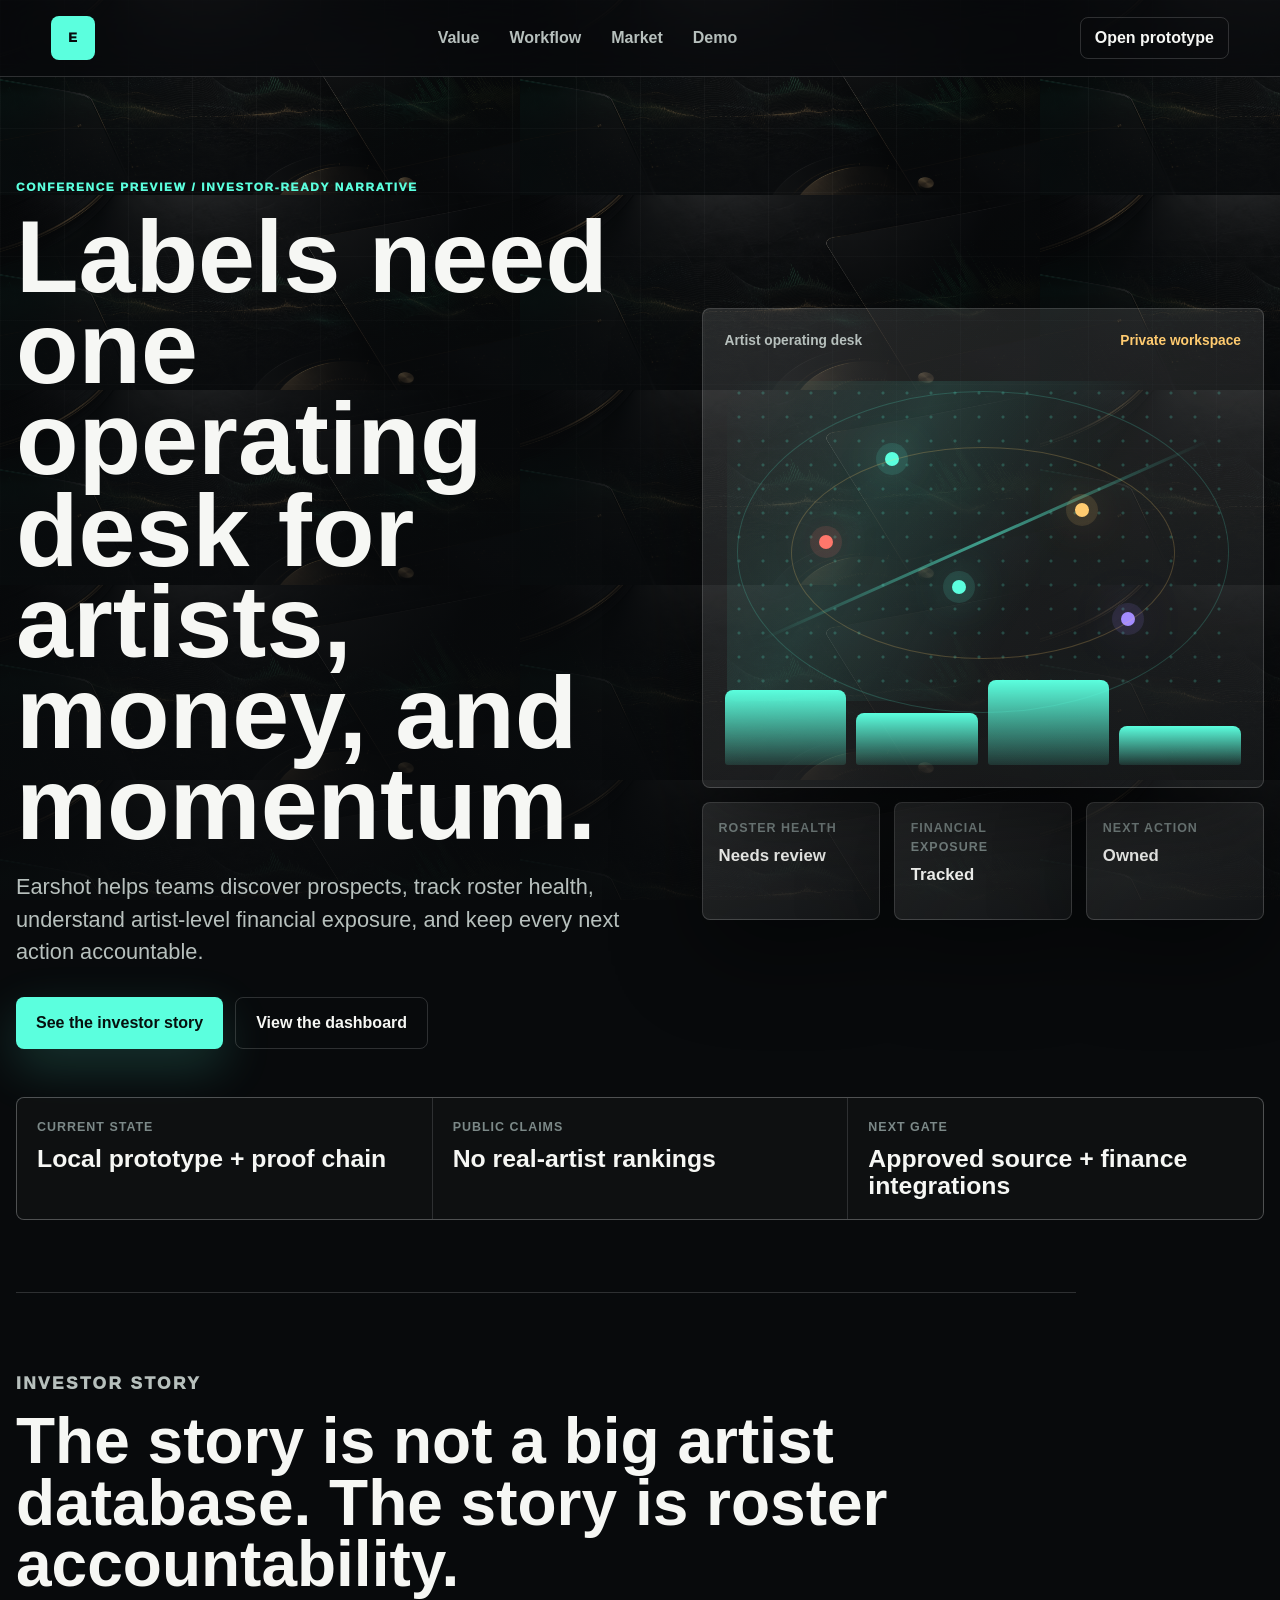
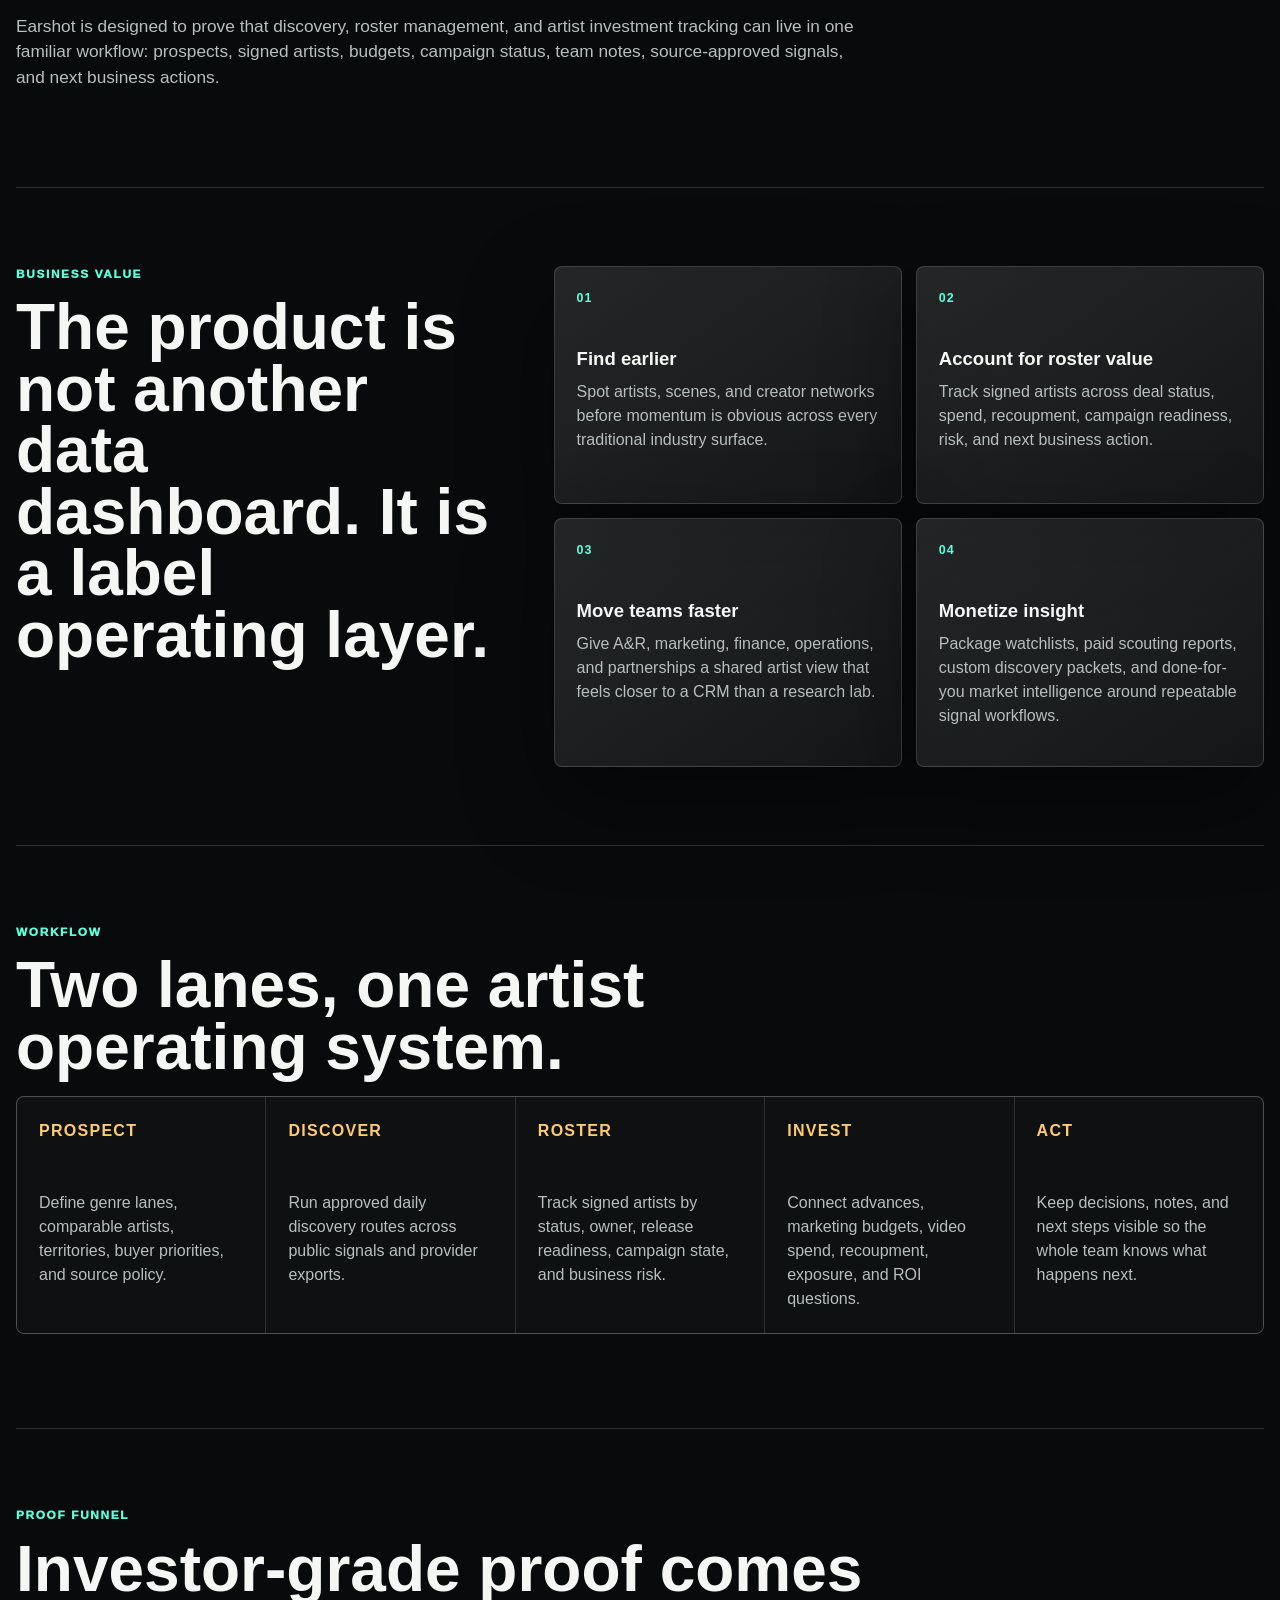
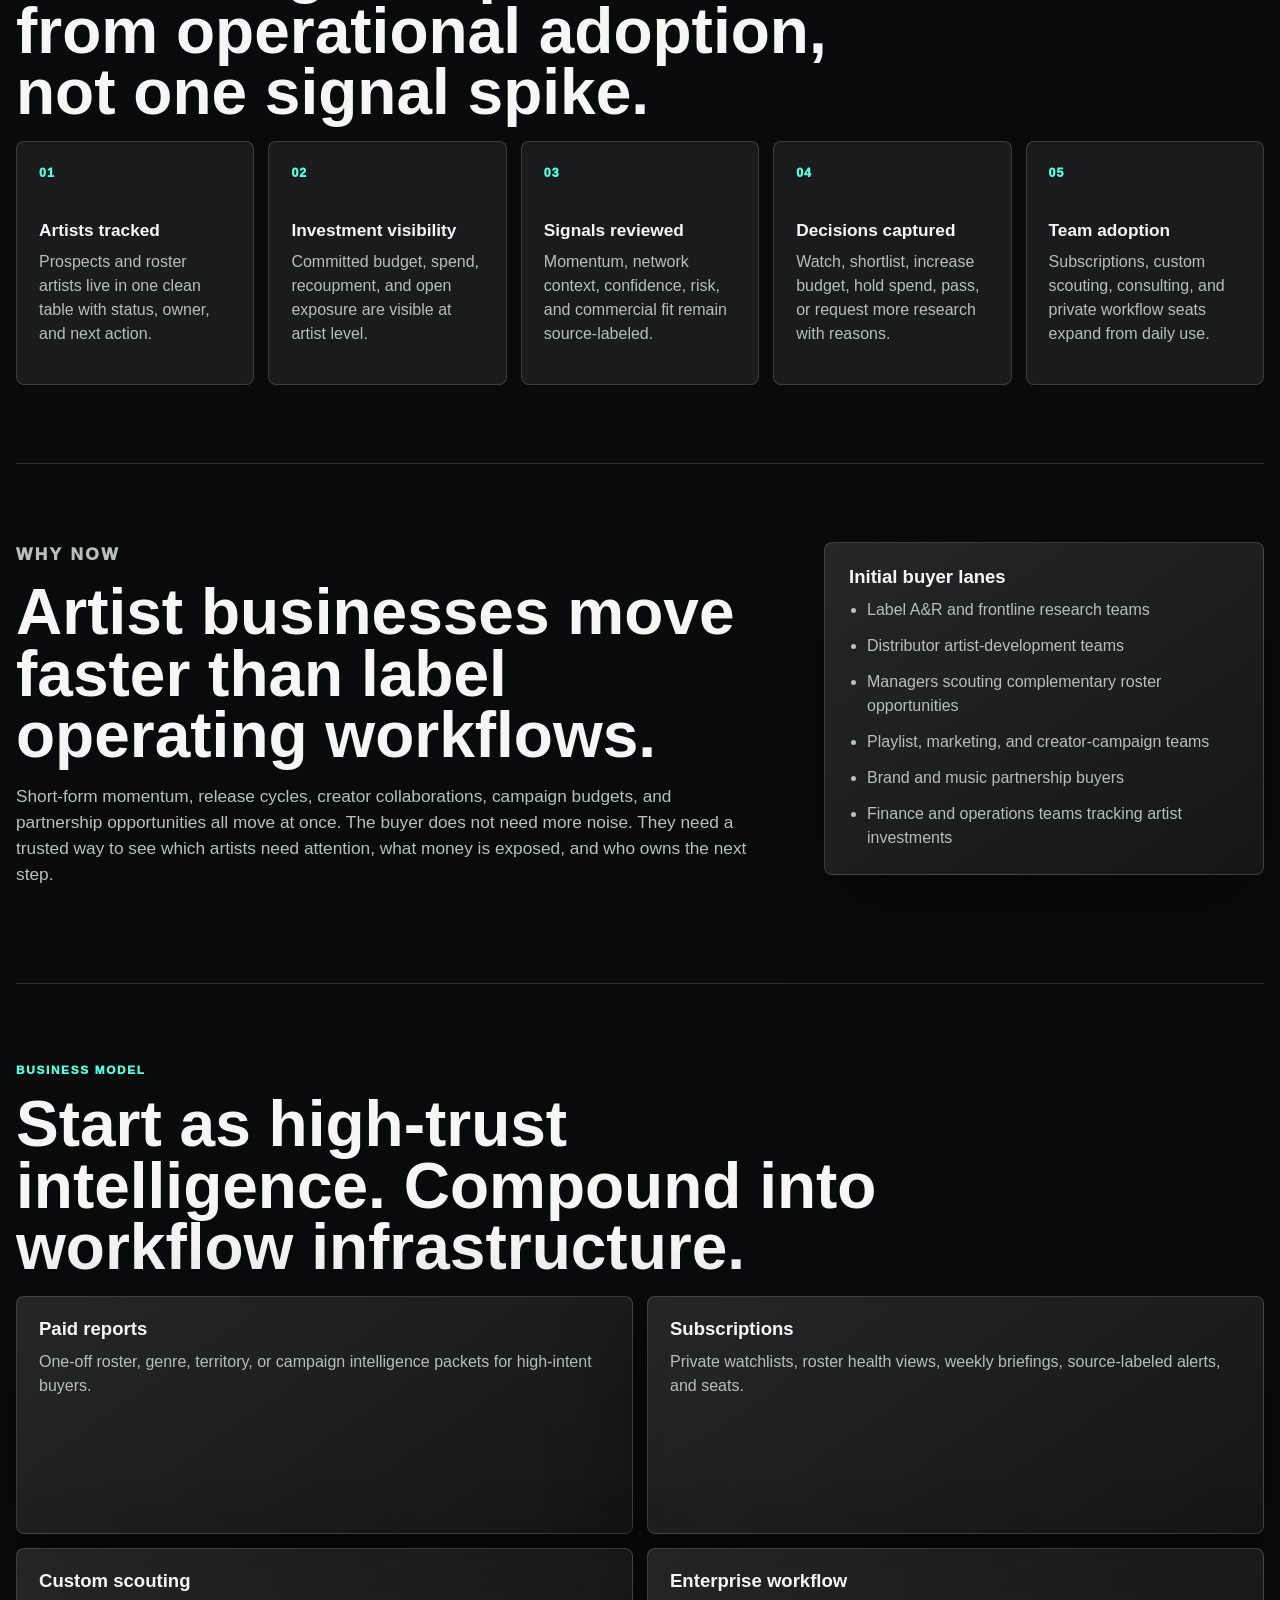
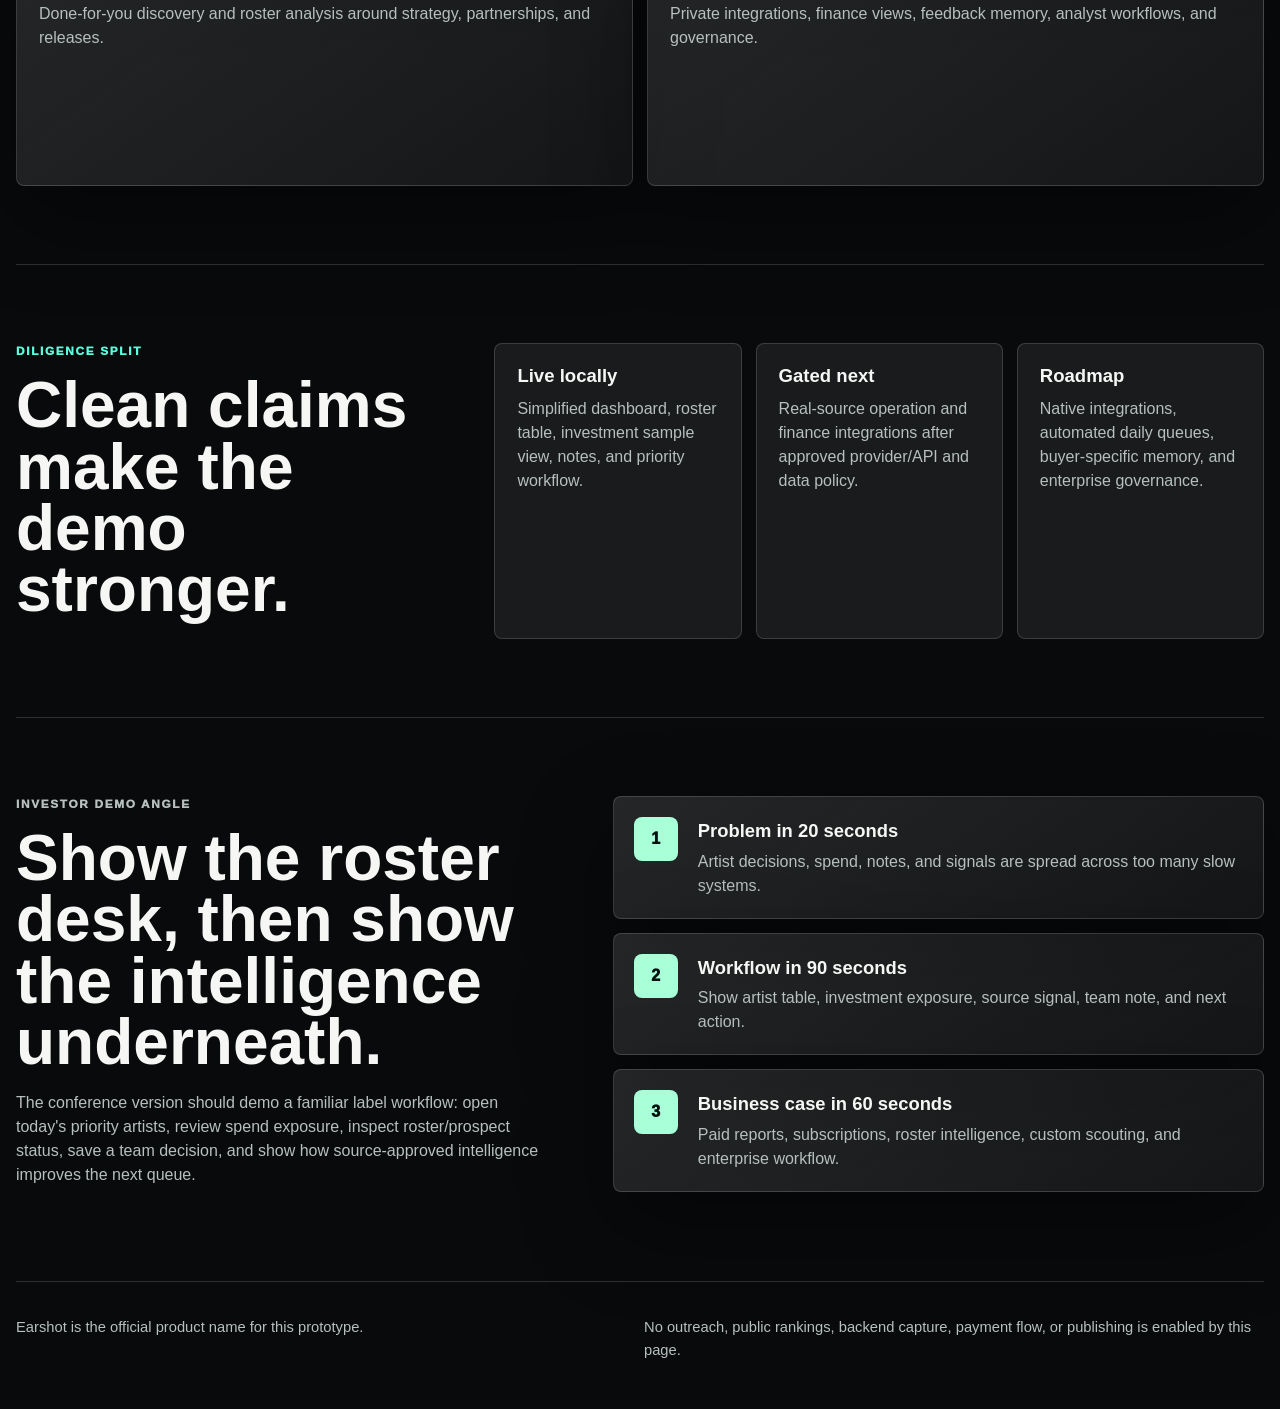
==== commit 23c5f141: "Rename ASI prototype to Earshot" ====
--- a/conference.html
+++ b/conference.html
@@ -7,13 +7,13 @@
       name="description"
       content="Artist roster, prospect, and investment intelligence for music investors, labels, and A&R leaders."
     />
-    <title>Artist Signal Intelligence | Conference Preview</title>
+    <title>Earshot | Conference Preview</title>
     <link rel="stylesheet" href="./conference.css?v=20260823-investor-preview" />
   </head>
   <body>
     <header class="site-header">
-      <a class="brand-mark" href="./conference.html" aria-label="Artist Signal Intelligence home">
-        <span>ASI</span>
+      <a class="brand-mark" href="./conference.html" aria-label="Earshot home">
+        <span>E</span>
       </a>
       <nav aria-label="Page sections">
         <a href="#value">Value</a>
@@ -30,7 +30,7 @@
           <p class="eyebrow">Conference preview / investor-ready narrative</p>
           <h1 id="hero-title">Labels need one operating desk for artists, money, and momentum.</h1>
           <p class="hero-lede">
-            Artist Signal Intelligence helps teams discover prospects, track roster health, understand
+            Earshot helps teams discover prospects, track roster health, understand
             artist-level financial exposure, and keep every next action accountable.
           </p>
           <div class="hero-actions" aria-label="Primary actions">
@@ -97,7 +97,7 @@
           The story is not a big artist database. The story is roster accountability.
         </h2>
         <p>
-          ASI is designed to prove that discovery, roster management, and artist investment tracking can
+          Earshot is designed to prove that discovery, roster management, and artist investment tracking can
           live in one familiar workflow: prospects, signed artists, budgets, campaign status, team notes,
           source-approved signals, and next business actions.
         </p>
@@ -307,7 +307,7 @@
     </main>
 
     <footer class="site-footer">
-      <p>Artist Signal Intelligence is a working title. Official brand name pending.</p>
+      <p>Earshot is the official product name for this prototype.</p>
       <p>No outreach, public rankings, backend capture, payment flow, or publishing is enabled by this page.</p>
     </footer>
   </body>
